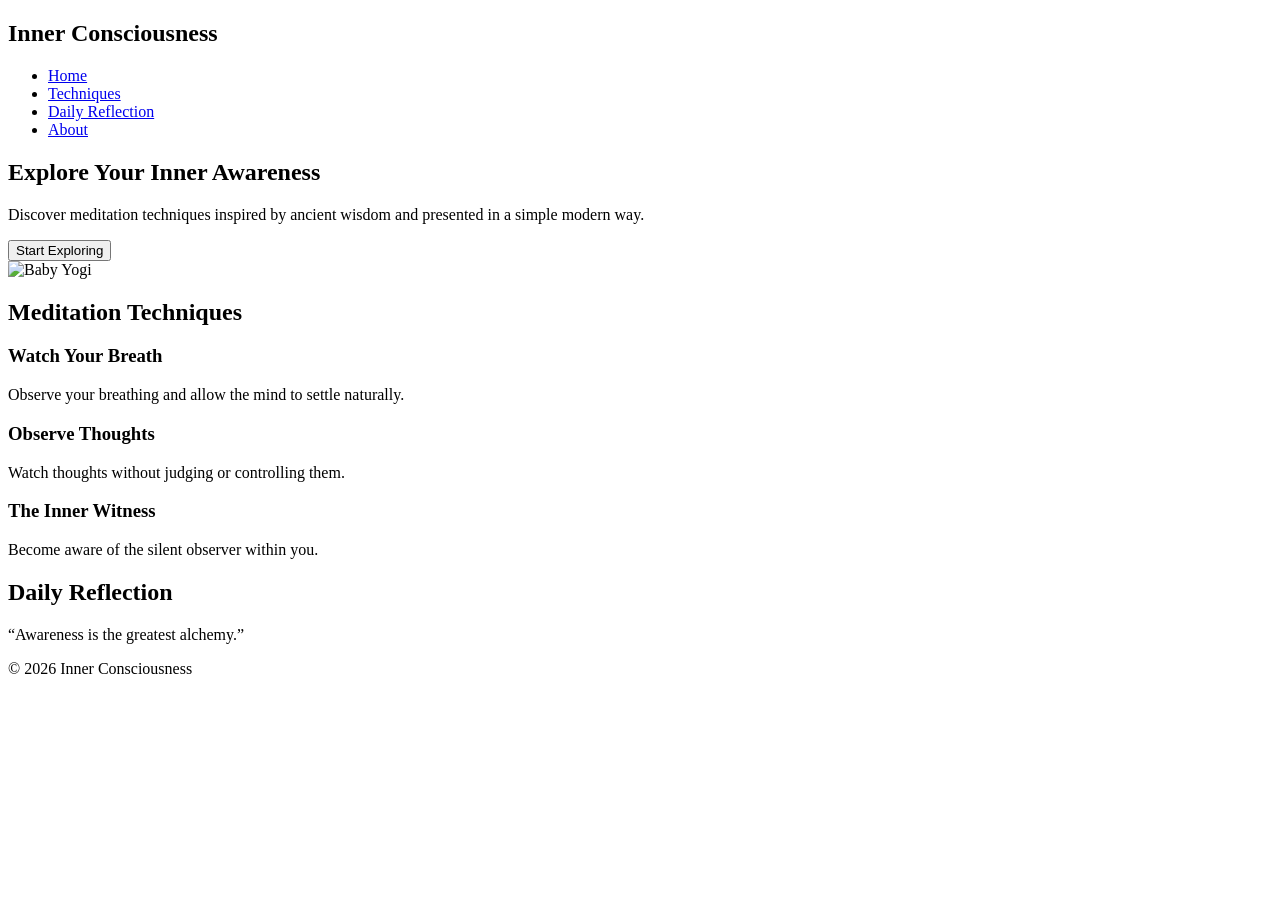
==== index.html @ ac5d2962 "Create index.html" ====
<!DOCTYPE html>
<html lang="en">

<head>
  <meta charset="UTF-8">
  <meta name="viewport" content="width=device-width, initial-scale=1.0">
  <title>Inner Consciousness</title>

  <!-- CSS -->
  <link rel="stylesheet" href="style.css">

  <!-- Google Font -->
  <link href="https://fonts.googleapis.com/css2?family=Poppins:wght@300;400;500&display=swap" rel="stylesheet">
</head>


<body>

  <!-- Navigation -->
  <nav class="navbar">
    <h1 class="logo">Inner Consciousness</h1>

    <ul class="nav-links">
      <li><a href="#">Home</a></li>
      <li><a href="#">Techniques</a></li>
      <li><a href="#">Daily Reflection</a></li>
      <li><a href="#">About</a></li>
    </ul>
  </nav>



  <!-- Hero Section -->
  <section class="hero">

    <div class="hero-text">
      <h2>Explore Your Inner Awareness</h2>

      <p>
        Discover meditation techniques inspired by ancient wisdom
        and presented in a simple modern way.
      </p>

      <button class="start-btn">Start Exploring</button>
    </div>

    <div class="hero-image">
      <img src="assets/baby-yogi.png" alt="Baby Yogi">
    </div>

  </section>



  <!-- Techniques Section -->
  <section class="techniques">

    <h2>Meditation Techniques</h2>

    <div class="card-container">

      <div class="tech-card">
        <h3>Watch Your Breath</h3>
        <p>Observe your breathing and allow the mind to settle naturally.</p>
      </div>

      <div class="tech-card">
        <h3>Observe Thoughts</h3>
        <p>Watch thoughts without judging or controlling them.</p>
      </div>

      <div class="tech-card">
        <h3>The Inner Witness</h3>
        <p>Become aware of the silent observer within you.</p>
      </div>

    </div>

  </section>



  <!-- Reflection Section -->
  <section class="reflection">

    <h2>Daily Reflection</h2>

    <p class="quote">
      “Awareness is the greatest alchemy.”
    </p>

  </section>



  <!-- Footer -->
  <footer>

    <p>© 2026 Inner Consciousness</p>

  </footer>



  <!-- JS -->
  <script src="script.js"></script>

</body>

</html>
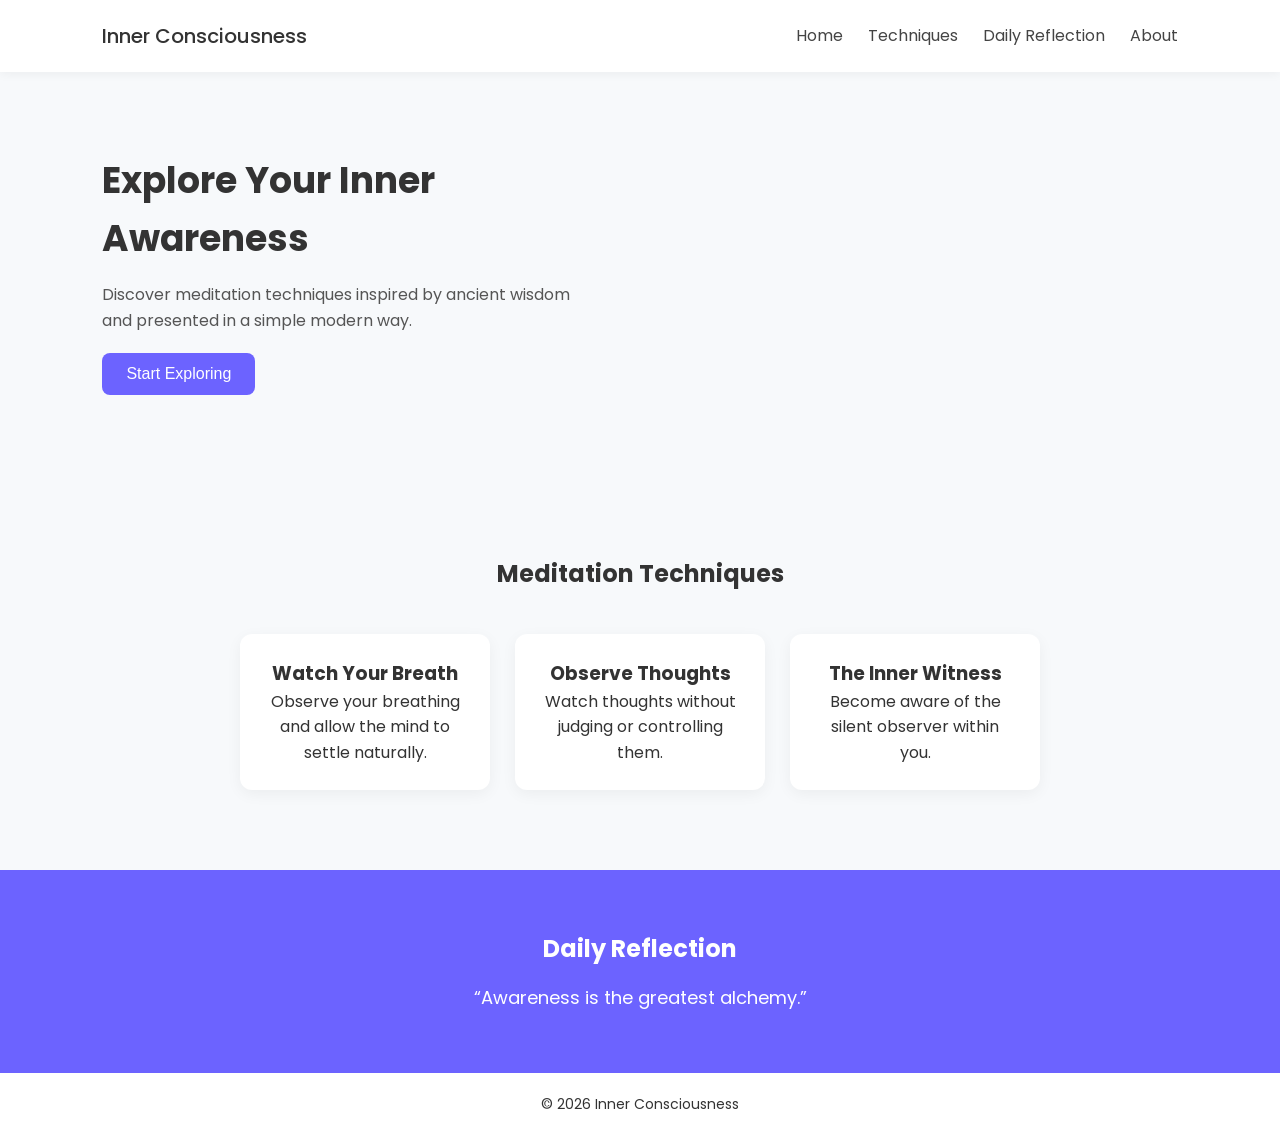
==== commit be41aba0: "Update index.html" ====
--- a/index.html
+++ b/index.html
@@ -43,15 +43,9 @@
 
       <button class="start-btn">Start Exploring</button>
     </div>
-
-    <div class="hero-image">
-      <img src="assets/baby-yogi.png" alt="Baby Yogi">
-    </div>
-
+    
   </section>
-
-
-
+ 
   <!-- Techniques Section -->
   <section class="techniques">
 
--- a/style.css
+++ b/style.css
@@ -0,0 +1,174 @@
+/* RESET DEFAULT BROWSER STYLES */
+
+* {
+  margin: 0;
+  padding: 0;
+  box-sizing: border-box;
+}
+
+
+/* BODY STYLE */
+
+body {
+  font-family: 'Poppins', sans-serif;
+  background: #f7f9fb;
+  color: #333;
+  line-height: 1.6;
+}
+
+
+/* NAVBAR */
+
+.navbar {
+  display: flex;
+  justify-content: space-between;
+  align-items: center;
+  padding: 20px 8%;
+  background: white;
+  box-shadow: 0 2px 10px rgba(0,0,0,0.05);
+}
+
+.logo {
+  font-weight: 500;
+  font-size: 20px;
+}
+
+.nav-links {
+  display: flex;
+  list-style: none;
+}
+
+.nav-links li {
+  margin-left: 25px;
+}
+
+.nav-links a {
+  text-decoration: none;
+  color: #444;
+  font-weight: 400;
+}
+
+.nav-links a:hover {
+  color: #6c63ff;
+}
+
+
+/* HERO SECTION */
+
+.hero {
+  display: flex;
+  justify-content: space-between;
+  align-items: center;
+  padding: 80px 8%;
+  flex-wrap: wrap;
+}
+
+.hero-text {
+  max-width: 500px;
+}
+
+.hero-text h2 {
+  font-size: 36px;
+  margin-bottom: 15px;
+}
+
+.hero-text p {
+  margin-bottom: 20px;
+  color: #555;
+}
+
+.start-btn {
+  padding: 12px 24px;
+  border: none;
+  background: #6c63ff;
+  color: white;
+  font-size: 16px;
+  border-radius: 8px;
+  cursor: pointer;
+}
+
+.start-btn:hover {
+  background: #574fd6;
+}
+
+.hero-image img {
+  width: 300px;
+  max-width: 100%;
+}
+
+
+/* TECHNIQUES SECTION */
+
+.techniques {
+  padding: 80px 8%;
+  text-align: center;
+}
+
+.techniques h2 {
+  margin-bottom: 40px;
+}
+
+.card-container {
+  display: flex;
+  justify-content: center;
+  flex-wrap: wrap;
+  gap: 25px;
+}
+
+.tech-card {
+  background: white;
+  padding: 25px;
+  width: 250px;
+  border-radius: 12px;
+  box-shadow: 0 4px 15px rgba(0,0,0,0.05);
+  transition: transform 0.3s ease;
+}
+
+.tech-card:hover {
+  transform: translateY(-5px);
+}
+
+
+/* REFLECTION SECTION */
+
+.reflection {
+  background: #6c63ff;
+  color: white;
+  text-align: center;
+  padding: 60px 8%;
+}
+
+.quote {
+  margin-top: 15px;
+  font-size: 18px;
+}
+
+
+/* FOOTER */
+
+footer {
+  text-align: center;
+  padding: 20px;
+  background: white;
+  font-size: 14px;
+}
+
+
+/* MOBILE RESPONSIVE */
+
+@media (max-width: 768px) {
+
+  .hero {
+    flex-direction: column;
+    text-align: center;
+  }
+
+  .hero-image {
+    margin-top: 30px;
+  }
+
+  .nav-links {
+    display: none;
+  }
+
+}
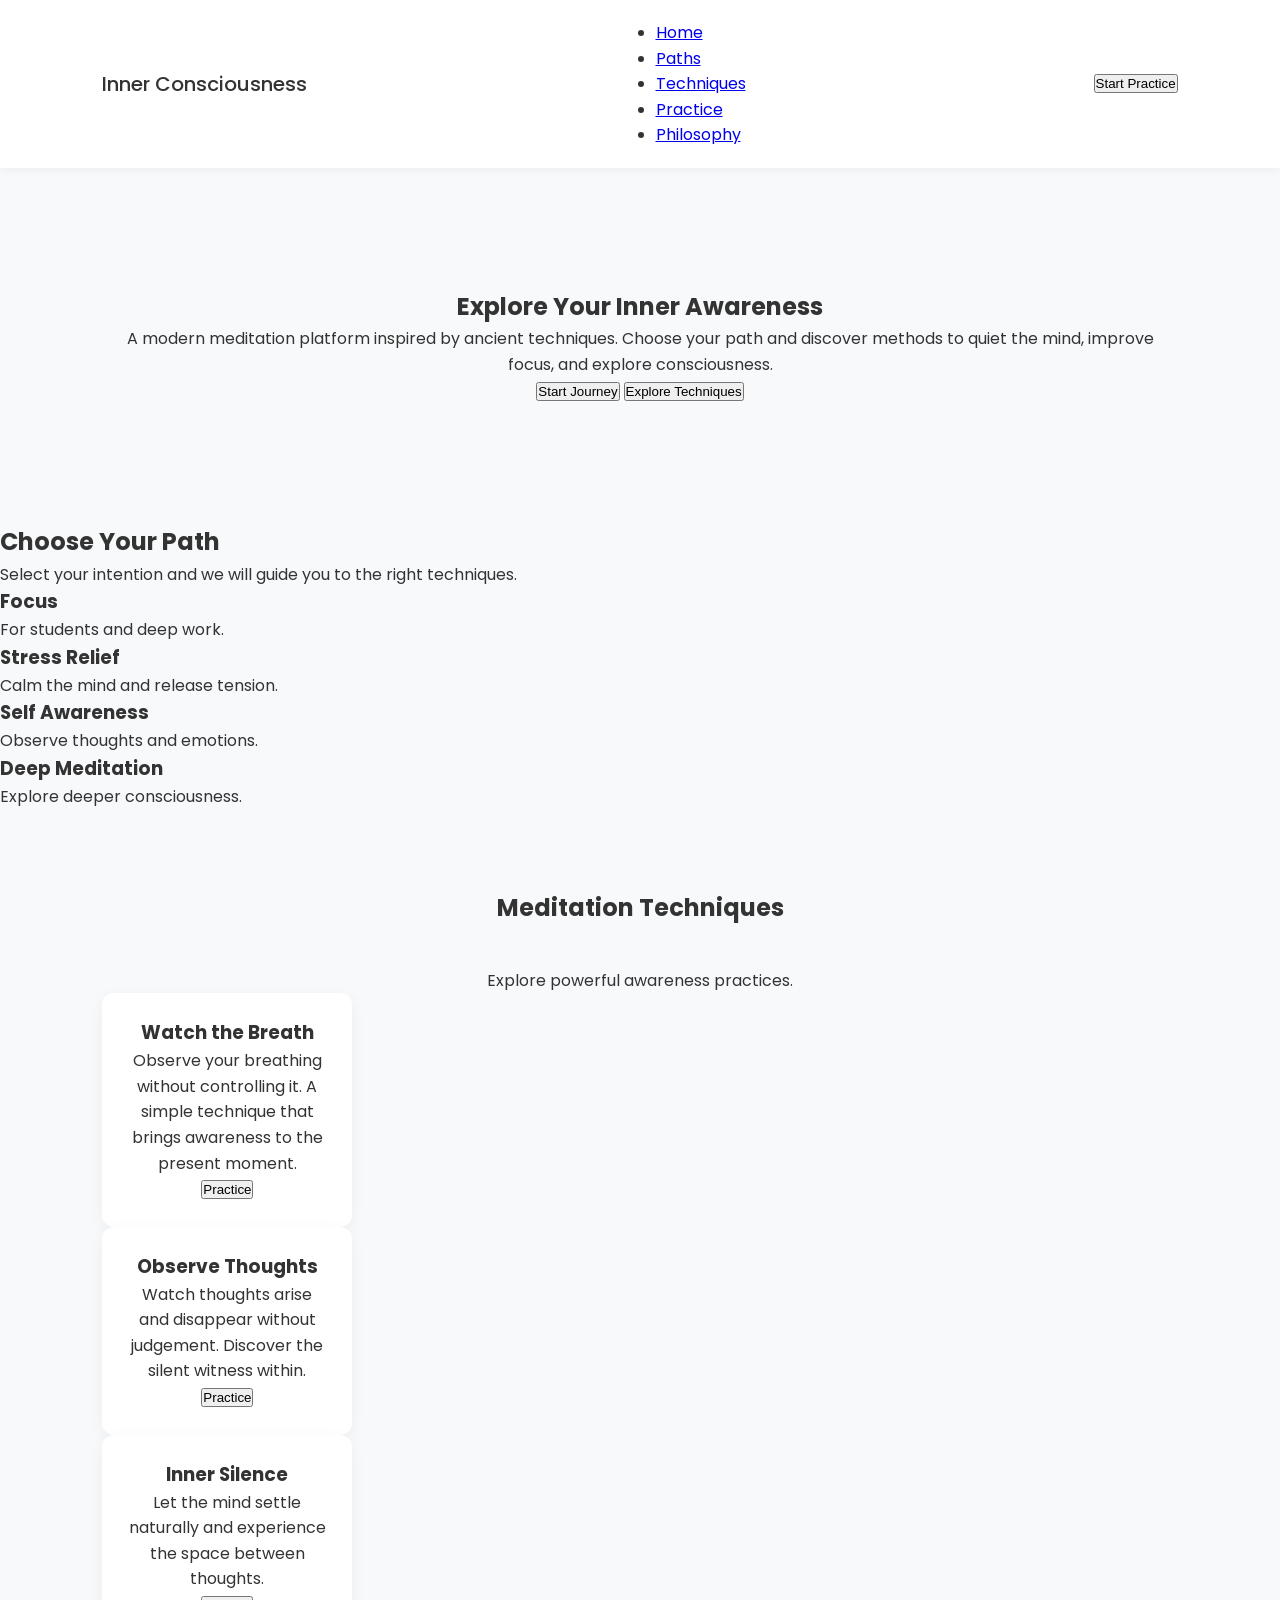
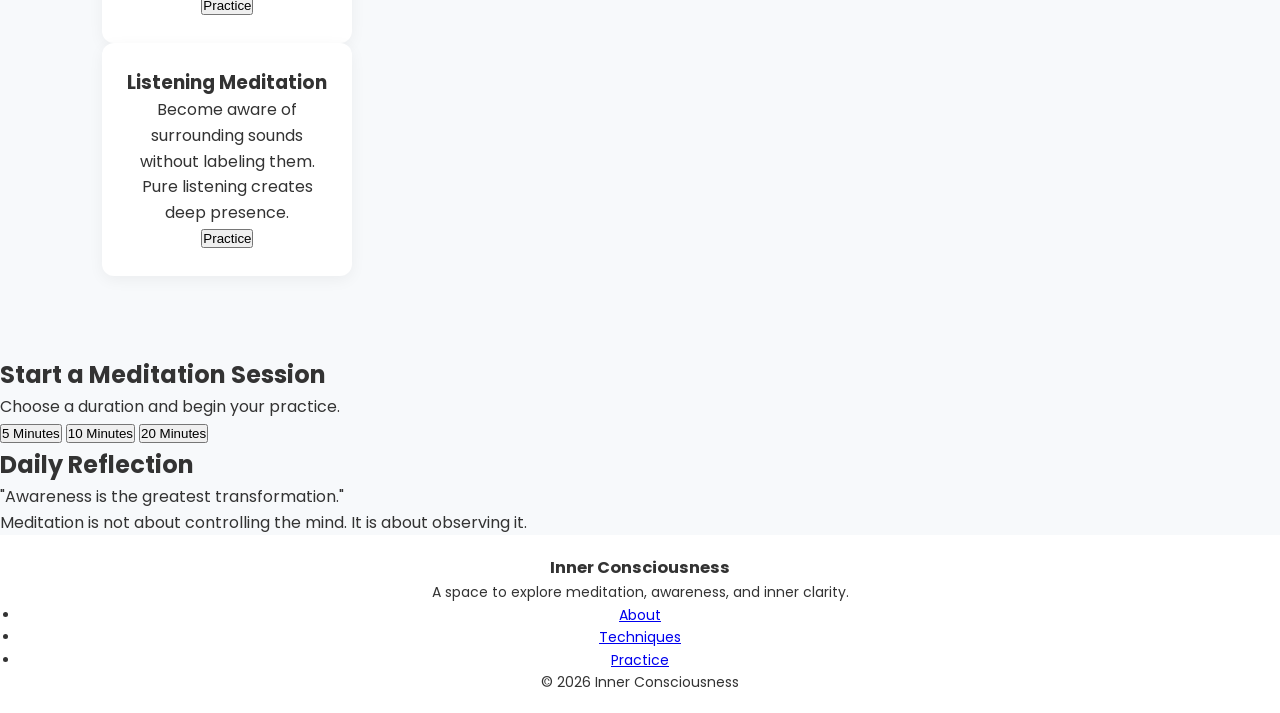
==== commit 6af44ccb: "Update index.html" ====
--- a/index.html
+++ b/index.html
@@ -4,100 +4,290 @@
 <head>
   <meta charset="UTF-8">
   <meta name="viewport" content="width=device-width, initial-scale=1.0">
-  <title>Inner Consciousness</title>
-
-  <!-- CSS -->
+
+  <title>Inner Consciousness | Meditation Techniques</title>
+
+  <meta name="description" content="Explore powerful meditation techniques for awareness, focus, and inner clarity.">
+
   <link rel="stylesheet" href="style.css">
 
   <!-- Google Font -->
-  <link href="https://fonts.googleapis.com/css2?family=Poppins:wght@300;400;500&display=swap" rel="stylesheet">
+  <link href="https://fonts.googleapis.com/css2?family=Poppins:wght@300;400;500;600&display=swap" rel="stylesheet">
+
 </head>
 
-
 <body>
 
-  <!-- Navigation -->
-  <nav class="navbar">
-    <h1 class="logo">Inner Consciousness</h1>
-
-    <ul class="nav-links">
-      <li><a href="#">Home</a></li>
-      <li><a href="#">Techniques</a></li>
-      <li><a href="#">Daily Reflection</a></li>
-      <li><a href="#">About</a></li>
-    </ul>
-  </nav>
-
-
-
-  <!-- Hero Section -->
-  <section class="hero">
-
-    <div class="hero-text">
-      <h2>Explore Your Inner Awareness</h2>
-
-      <p>
-        Discover meditation techniques inspired by ancient wisdom
-        and presented in a simple modern way.
-      </p>
-
-      <button class="start-btn">Start Exploring</button>
-    </div>
-    
-  </section>
- 
-  <!-- Techniques Section -->
-  <section class="techniques">
-
-    <h2>Meditation Techniques</h2>
-
-    <div class="card-container">
-
-      <div class="tech-card">
-        <h3>Watch Your Breath</h3>
-        <p>Observe your breathing and allow the mind to settle naturally.</p>
-      </div>
-
-      <div class="tech-card">
-        <h3>Observe Thoughts</h3>
-        <p>Watch thoughts without judging or controlling them.</p>
-      </div>
-
-      <div class="tech-card">
-        <h3>The Inner Witness</h3>
-        <p>Become aware of the silent observer within you.</p>
-      </div>
-
-    </div>
-
-  </section>
-
-
-
-  <!-- Reflection Section -->
-  <section class="reflection">
-
-    <h2>Daily Reflection</h2>
-
-    <p class="quote">
-      “Awareness is the greatest alchemy.”
-    </p>
-
-  </section>
-
-
-
-  <!-- Footer -->
-  <footer>
-
-    <p>© 2026 Inner Consciousness</p>
-
-  </footer>
-
-
-
-  <!-- JS -->
-  <script src="script.js"></script>
+<!-- NAVBAR -->
+
+<header>
+
+<nav class="navbar">
+
+<div class="logo">
+Inner Consciousness
+</div>
+
+<ul class="nav-menu">
+
+<li><a href="#home">Home</a></li>
+<li><a href="#paths">Paths</a></li>
+<li><a href="#techniques">Techniques</a></li>
+<li><a href="#practice">Practice</a></li>
+<li><a href="#philosophy">Philosophy</a></li>
+
+</ul>
+
+<button class="nav-button">
+Start Practice
+</button>
+
+</nav>
+
+</header>
+
+
+
+<!-- HERO SECTION -->
+
+<section id="home" class="hero">
+
+<div class="hero-content">
+
+<h1>
+Explore Your Inner Awareness
+</h1>
+
+<p>
+A modern meditation platform inspired by ancient techniques.
+Choose your path and discover methods to quiet the mind,
+improve focus, and explore consciousness.
+</p>
+
+<div class="hero-buttons">
+
+<button class="primary-btn">
+Start Journey
+</button>
+
+<button class="secondary-btn">
+Explore Techniques
+</button>
+
+</div>
+
+</div>
+
+</section>
+
+
+
+<!-- USER PATH SELECTION -->
+
+<section id="paths" class="paths">
+
+<h2>
+Choose Your Path
+</h2>
+
+<p class="section-subtitle">
+Select your intention and we will guide you to the right techniques.
+</p>
+
+<div class="path-grid">
+
+<div class="path-card">
+<h3>Focus</h3>
+<p>For students and deep work.</p>
+</div>
+
+<div class="path-card">
+<h3>Stress Relief</h3>
+<p>Calm the mind and release tension.</p>
+</div>
+
+<div class="path-card">
+<h3>Self Awareness</h3>
+<p>Observe thoughts and emotions.</p>
+</div>
+
+<div class="path-card">
+<h3>Deep Meditation</h3>
+<p>Explore deeper consciousness.</p>
+</div>
+
+</div>
+
+</section>
+
+
+
+<!-- TECHNIQUES SECTION -->
+
+<section id="techniques" class="techniques">
+
+<h2>
+Meditation Techniques
+</h2>
+
+<p class="section-subtitle">
+Explore powerful awareness practices.
+</p>
+
+<div class="tech-grid">
+
+<div class="tech-card">
+
+<h3>Watch the Breath</h3>
+
+<p>
+Observe your breathing without controlling it.
+A simple technique that brings awareness to the present moment.
+</p>
+
+<button class="tech-btn">
+Practice
+</button>
+
+</div>
+
+
+<div class="tech-card">
+
+<h3>Observe Thoughts</h3>
+
+<p>
+Watch thoughts arise and disappear without judgement.
+Discover the silent witness within.
+</p>
+
+<button class="tech-btn">
+Practice
+</button>
+
+</div>
+
+
+<div class="tech-card">
+
+<h3>Inner Silence</h3>
+
+<p>
+Let the mind settle naturally and experience the space between thoughts.
+</p>
+
+<button class="tech-btn">
+Practice
+</button>
+
+</div>
+
+
+<div class="tech-card">
+
+<h3>Listening Meditation</h3>
+
+<p>
+Become aware of surrounding sounds without labeling them.
+Pure listening creates deep presence.
+</p>
+
+<button class="tech-btn">
+Practice
+</button>
+
+</div>
+
+</div>
+
+</section>
+
+
+
+<!-- PRACTICE SECTION -->
+
+<section id="practice" class="practice">
+
+<h2>
+Start a Meditation Session
+</h2>
+
+<p class="section-subtitle">
+Choose a duration and begin your practice.
+</p>
+
+<div class="practice-options">
+
+<button class="practice-btn">5 Minutes</button>
+<button class="practice-btn">10 Minutes</button>
+<button class="practice-btn">20 Minutes</button>
+
+</div>
+
+</section>
+
+
+
+<!-- PHILOSOPHY SECTION -->
+
+<section id="philosophy" class="philosophy">
+
+<h2>
+Daily Reflection
+</h2>
+
+<blockquote>
+
+"Awareness is the greatest transformation."
+
+</blockquote>
+
+<p class="reflection-text">
+
+Meditation is not about controlling the mind.
+It is about observing it.
+
+</p>
+
+</section>
+
+
+
+<!-- FOOTER -->
+
+<footer>
+
+<div class="footer-content">
+
+<h3>
+Inner Consciousness
+</h3>
+
+<p>
+A space to explore meditation, awareness, and inner clarity.
+</p>
+
+<ul class="footer-links">
+
+<li><a href="#">About</a></li>
+<li><a href="#">Techniques</a></li>
+<li><a href="#">Practice</a></li>
+
+</ul>
+
+</div>
+
+<p class="copyright">
+
+© 2026 Inner Consciousness
+
+</p>
+
+</footer>
+
+
+
+<script src="script.js"></script>
 
 </body>
 
--- a/style.css
+++ b/style.css
@@ -57,10 +57,10 @@
 
 .hero {
   display: flex;
-  justify-content: space-between;
+  justify-content: center;
   align-items: center;
-  padding: 80px 8%;
-  flex-wrap: wrap;
+  padding: 120px 8%;
+  text-align: center;
 }
 
 .hero-text {
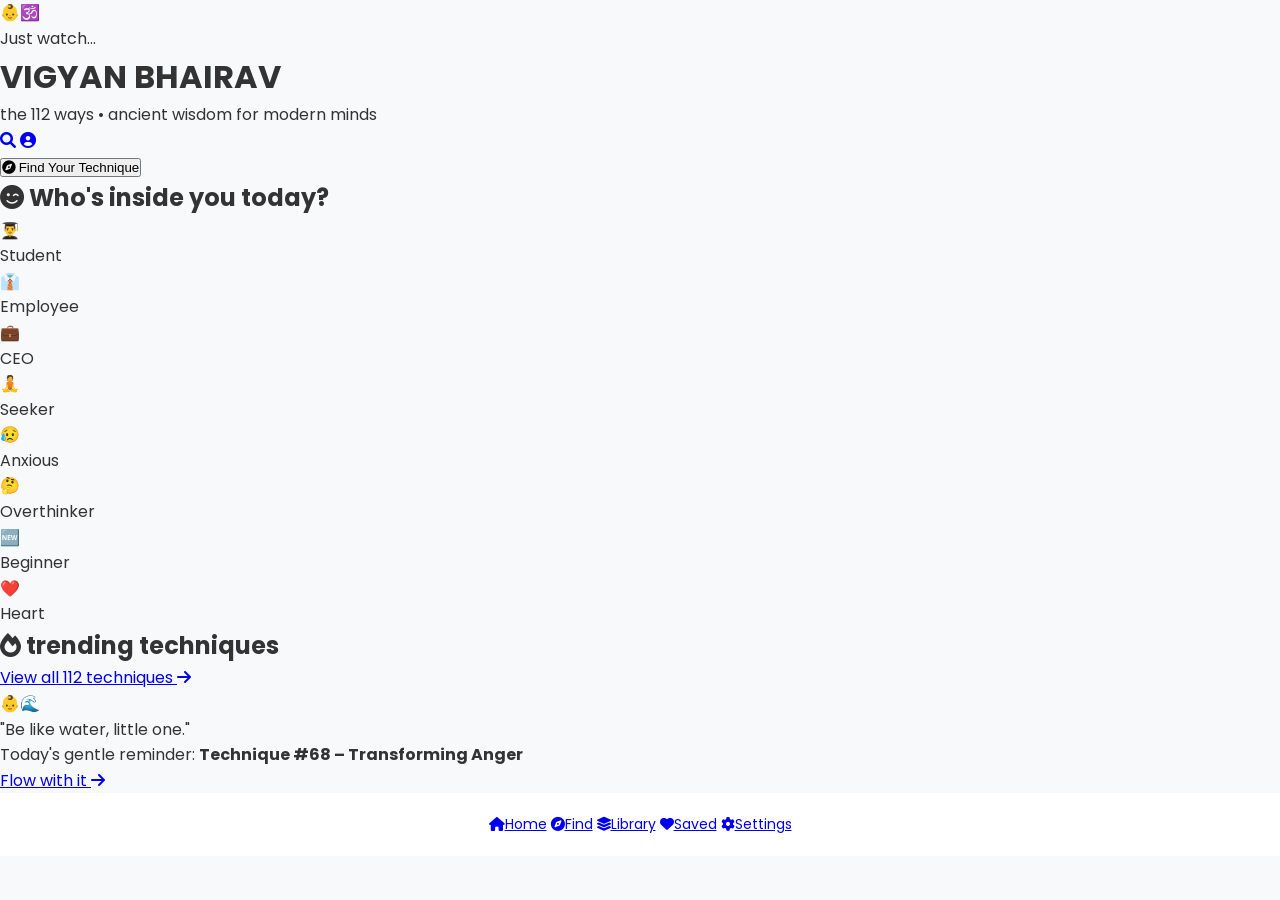
==== commit ec709828: "Update index.html" ====
--- a/index.html
+++ b/index.html
@@ -1,294 +1,125 @@
 <!DOCTYPE html>
 <html lang="en">
+<head>
+    <meta charset="UTF-8">
+    <meta name="viewport" content="width=device-width, initial-scale=1.0, maximum-scale=1.0, user-scalable=yes">
+    <title>Vigyan Bhairav • 112 ways</title>
+    <meta name="description" content="Discover the 112 meditation techniques from the Vigyan Bhairav Tantra, reimagined for modern life. Find your practice through playful guidance.">
+    <!-- Fonts & Icons -->
+    <link rel="preconnect" href="https://fonts.googleapis.com">
+    <link rel="preconnect" href="https://fonts.gstatic.com" crossorigin>
+    <link href="https://fonts.googleapis.com/css2?family=Inter:opsz,wght@14..32,400;14..32,500;14..32,600&family=Poppins:wght@700;800&display=swap" rel="stylesheet">
+    <link rel="stylesheet" href="https://cdnjs.cloudflare.com/ajax/libs/font-awesome/6.0.0-beta3/css/all.min.css">
+    <!-- Main Stylesheet -->
+    <link rel="stylesheet" href="style.css">
+</head>
+<body>
+    <div class="container">
 
-<head>
-  <meta charset="UTF-8">
-  <meta name="viewport" content="width=device-width, initial-scale=1.0">
+        <!-- ========== HEADER with little shiva ========== -->
+        <header class="header">
+            <div class="logo-area">
+                <div class="little-shiva" id="shiva">
+                    <span class="shiva-emoji" role="img" aria-label="Little Shiva">👶🕉️</span>
+                    <div class="speech-bubble" id="shivaBubble">Just watch...</div>
+                </div>
+                <h1>VIGYAN BHAIRAV</h1>
+                <p class="tagline">the 112 ways • ancient wisdom for modern minds</p>
+            </div>
+            <nav class="top-nav">
+                <a href="#" aria-label="Search"><i class="fas fa-search"></i></a>
+                <a href="#" aria-label="Profile"><i class="fas fa-user-circle"></i></a>
+            </nav>
+        </header>
 
-  <title>Inner Consciousness | Meditation Techniques</title>
+        <!-- ========== MAIN CTA ========== -->
+        <div class="cta-section">
+            <button class="btn-primary" id="findTechBtn"><i class="fas fa-compass"></i> Find Your Technique</button>
+        </div>
 
-  <meta name="description" content="Explore powerful meditation techniques for awareness, focus, and inner clarity.">
+        <!-- ========== PERSONA SELECTOR (Who's inside you today?) ========== -->
+        <section class="persona-section" id="personaSection">
+            <h2><i class="fas fa-smile-wink"></i> Who's inside you today?</h2>
+            <div class="persona-grid" id="personaGrid">
+                <!-- each persona-card uses emoji + label, and data-persona attribute -->
+                <div class="persona-card" data-persona="student" tabindex="0" role="button" aria-label="Student persona">
+                    <div class="persona-icon">👨‍🎓</div>
+                    <span>Student</span>
+                </div>
+                <div class="persona-card" data-persona="employee" tabindex="0" role="button" aria-label="Employee persona">
+                    <div class="persona-icon">👔</div>
+                    <span>Employee</span>
+                </div>
+                <div class="persona-card" data-persona="ceo" tabindex="0" role="button" aria-label="CEO / Officer persona">
+                    <div class="persona-icon">💼</div>
+                    <span>CEO</span>
+                </div>
+                <div class="persona-card" data-persona="seeker" tabindex="0" role="button" aria-label="Spiritual seeker persona">
+                    <div class="persona-icon">🧘</div>
+                    <span>Seeker</span>
+                </div>
+                <div class="persona-card" data-persona="anxious" tabindex="0" role="button" aria-label="Anxious persona">
+                    <div class="persona-icon">😥</div>
+                    <span>Anxious</span>
+                </div>
+                <div class="persona-card" data-persona="overthinker" tabindex="0" role="button" aria-label="Overthinking persona">
+                    <div class="persona-icon">🤔</div>
+                    <span>Overthinker</span>
+                </div>
+                <div class="persona-card" data-persona="beginner" tabindex="0" role="button" aria-label="Beginner persona">
+                    <div class="persona-icon">🆕</div>
+                    <span>Beginner</span>
+                </div>
+                <div class="persona-card" data-persona="heart" tabindex="0" role="button" aria-label="Heart-oriented persona">
+                    <div class="persona-icon">❤️</div>
+                    <span>Heart</span>
+                </div>
+            </div>
+        </section>
 
-  <link rel="stylesheet" href="style.css">
+        <!-- ========== DYNAMIC RECOMMENDATIONS (hidden until persona selected) ========== -->
+        <section class="recommendations" id="recommendations" style="display: none;" aria-live="polite">
+            <h3>✨ recommended for you</h3>
+            <div class="tech-grid" id="recGrid"></div>
+        </section>
 
-  <!-- Google Font -->
-  <link href="https://fonts.googleapis.com/css2?family=Poppins:wght@300;400;500;600&display=swap" rel="stylesheet">
+        <!-- ========== TRENDING / FEATURED TECHNIQUES ========== -->
+        <section class="featured-section">
+            <h2><i class="fas fa-fire"></i> trending techniques</h2>
+            <div class="tech-grid" id="featuredGrid">
+                <!-- cards will be populated by JavaScript, but we can keep static fallback -->
+            </div>
+            <div class="view-all">
+                <a href="#" class="view-all-link">View all 112 techniques <i class="fas fa-arrow-right"></i></a>
+            </div>
+        </section>
 
-</head>
+        <!-- ========== DAILY INSPIRATION with little lao tzu ========== -->
+        <section class="daily">
+            <div class="daily-card">
+                <div class="little-lao">
+                    <span class="lao-emoji" role="img" aria-label="Little Lao Tzu">👶🌊</span>
+                    <div class="speech-bubble">"Be like water, little one."</div>
+                </div>
+                <p class="daily-quote">Today's gentle reminder: <strong>Technique #68 – Transforming Anger</strong></p>
+                <a href="#" class="btn-secondary">Flow with it <i class="fas fa-arrow-right"></i></a>
+            </div>
+        </section>
 
-<body>
+        <!-- ========== FOOTER NAVIGATION ========== -->
+        <footer class="footer">
+            <a href="#"><i class="fas fa-home"></i><span>Home</span></a>
+            <a href="#"><i class="fas fa-compass"></i><span>Find</span></a>
+            <a href="#"><i class="fas fa-layer-group"></i><span>Library</span></a>
+            <a href="#"><i class="fas fa-heart"></i><span>Saved</span></a>
+            <a href="#"><i class="fas fa-cog"></i><span>Settings</span></a>
+        </footer>
 
-<!-- NAVBAR -->
+        <!-- ripple effect container (for js) -->
+        <div class="ripple-container"></div>
+    </div>
 
-<header>
-
-<nav class="navbar">
-
-<div class="logo">
-Inner Consciousness
-</div>
-
-<ul class="nav-menu">
-
-<li><a href="#home">Home</a></li>
-<li><a href="#paths">Paths</a></li>
-<li><a href="#techniques">Techniques</a></li>
-<li><a href="#practice">Practice</a></li>
-<li><a href="#philosophy">Philosophy</a></li>
-
-</ul>
-
-<button class="nav-button">
-Start Practice
-</button>
-
-</nav>
-
-</header>
-
-
-
-<!-- HERO SECTION -->
-
-<section id="home" class="hero">
-
-<div class="hero-content">
-
-<h1>
-Explore Your Inner Awareness
-</h1>
-
-<p>
-A modern meditation platform inspired by ancient techniques.
-Choose your path and discover methods to quiet the mind,
-improve focus, and explore consciousness.
-</p>
-
-<div class="hero-buttons">
-
-<button class="primary-btn">
-Start Journey
-</button>
-
-<button class="secondary-btn">
-Explore Techniques
-</button>
-
-</div>
-
-</div>
-
-</section>
-
-
-
-<!-- USER PATH SELECTION -->
-
-<section id="paths" class="paths">
-
-<h2>
-Choose Your Path
-</h2>
-
-<p class="section-subtitle">
-Select your intention and we will guide you to the right techniques.
-</p>
-
-<div class="path-grid">
-
-<div class="path-card">
-<h3>Focus</h3>
-<p>For students and deep work.</p>
-</div>
-
-<div class="path-card">
-<h3>Stress Relief</h3>
-<p>Calm the mind and release tension.</p>
-</div>
-
-<div class="path-card">
-<h3>Self Awareness</h3>
-<p>Observe thoughts and emotions.</p>
-</div>
-
-<div class="path-card">
-<h3>Deep Meditation</h3>
-<p>Explore deeper consciousness.</p>
-</div>
-
-</div>
-
-</section>
-
-
-
-<!-- TECHNIQUES SECTION -->
-
-<section id="techniques" class="techniques">
-
-<h2>
-Meditation Techniques
-</h2>
-
-<p class="section-subtitle">
-Explore powerful awareness practices.
-</p>
-
-<div class="tech-grid">
-
-<div class="tech-card">
-
-<h3>Watch the Breath</h3>
-
-<p>
-Observe your breathing without controlling it.
-A simple technique that brings awareness to the present moment.
-</p>
-
-<button class="tech-btn">
-Practice
-</button>
-
-</div>
-
-
-<div class="tech-card">
-
-<h3>Observe Thoughts</h3>
-
-<p>
-Watch thoughts arise and disappear without judgement.
-Discover the silent witness within.
-</p>
-
-<button class="tech-btn">
-Practice
-</button>
-
-</div>
-
-
-<div class="tech-card">
-
-<h3>Inner Silence</h3>
-
-<p>
-Let the mind settle naturally and experience the space between thoughts.
-</p>
-
-<button class="tech-btn">
-Practice
-</button>
-
-</div>
-
-
-<div class="tech-card">
-
-<h3>Listening Meditation</h3>
-
-<p>
-Become aware of surrounding sounds without labeling them.
-Pure listening creates deep presence.
-</p>
-
-<button class="tech-btn">
-Practice
-</button>
-
-</div>
-
-</div>
-
-</section>
-
-
-
-<!-- PRACTICE SECTION -->
-
-<section id="practice" class="practice">
-
-<h2>
-Start a Meditation Session
-</h2>
-
-<p class="section-subtitle">
-Choose a duration and begin your practice.
-</p>
-
-<div class="practice-options">
-
-<button class="practice-btn">5 Minutes</button>
-<button class="practice-btn">10 Minutes</button>
-<button class="practice-btn">20 Minutes</button>
-
-</div>
-
-</section>
-
-
-
-<!-- PHILOSOPHY SECTION -->
-
-<section id="philosophy" class="philosophy">
-
-<h2>
-Daily Reflection
-</h2>
-
-<blockquote>
-
-"Awareness is the greatest transformation."
-
-</blockquote>
-
-<p class="reflection-text">
-
-Meditation is not about controlling the mind.
-It is about observing it.
-
-</p>
-
-</section>
-
-
-
-<!-- FOOTER -->
-
-<footer>
-
-<div class="footer-content">
-
-<h3>
-Inner Consciousness
-</h3>
-
-<p>
-A space to explore meditation, awareness, and inner clarity.
-</p>
-
-<ul class="footer-links">
-
-<li><a href="#">About</a></li>
-<li><a href="#">Techniques</a></li>
-<li><a href="#">Practice</a></li>
-
-</ul>
-
-</div>
-
-<p class="copyright">
-
-© 2026 Inner Consciousness
-
-</p>
-
-</footer>
-
-
-
-<script src="script.js"></script>
-
+    <!-- Main JavaScript -->
+    <script src="script.js"></script>
 </body>
-
 </html>
--- a/style.css
+++ b/style.css
@@ -1,3 +1,144 @@
+/* COSMIC BACKGROUND */
+
+body{
+background: black;
+color:white;
+overflow-x:hidden;
+}
+
+
+/* background container */
+
+.cosmic-background{
+
+position:fixed;
+top:0;
+left:0;
+
+width:100%;
+height:100%;
+
+z-index:-1;
+
+overflow:hidden;
+
+}
+
+
+/* stars */
+
+.stars{
+
+position:absolute;
+width:200%;
+height:200%;
+
+background:url("https://raw.githubusercontent.com/VincentGarreau/particles.js/master/demo/media/star.png");
+
+animation:starsMove 200s linear infinite;
+
+opacity:0.8;
+
+}
+
+@keyframes starsMove{
+
+from{transform:translateY(0);}
+to{transform:translateY(-1000px);}
+
+}
+
+
+/* twinkling stars */
+
+.twinkling{
+
+position:absolute;
+
+width:100%;
+height:100%;
+
+background:radial-gradient(white 1px, transparent 1px);
+
+background-size:3px 3px;
+
+opacity:0.3;
+
+animation:twinkle 4s infinite alternate;
+
+}
+
+@keyframes twinkle{
+
+from{opacity:0.2;}
+to{opacity:0.6;}
+
+}
+
+
+/* planet */
+
+.planet{
+
+position:absolute;
+
+width:200px;
+height:200px;
+
+border-radius:50%;
+
+background:radial-gradient(circle at 30% 30%, #6fa8ff, #1c2a5e);
+
+top:20%;
+right:10%;
+
+box-shadow:0 0 40px #4c6fff;
+
+animation:planetFloat 20s infinite ease-in-out;
+
+}
+
+@keyframes planetFloat{
+
+0%{transform:translateY(0);}
+50%{transform:translateY(40px);}
+100%{transform:translateY(0);}
+
+}
+
+
+/* black hole */
+
+.blackhole{
+
+position:absolute;
+
+width:150px;
+height:150px;
+
+border-radius:50%;
+
+background:black;
+
+box-shadow:
+
+0 0 20px purple,
+0 0 60px violet,
+inset 0 0 30px black;
+
+bottom:15%;
+left:15%;
+
+animation:spin 10s linear infinite;
+
+}
+
+@keyframes spin{
+
+from{transform:rotate(0deg);}
+to{transform:rotate(360deg);}
+
+}
 /* RESET DEFAULT BROWSER STYLES */
 
 * {
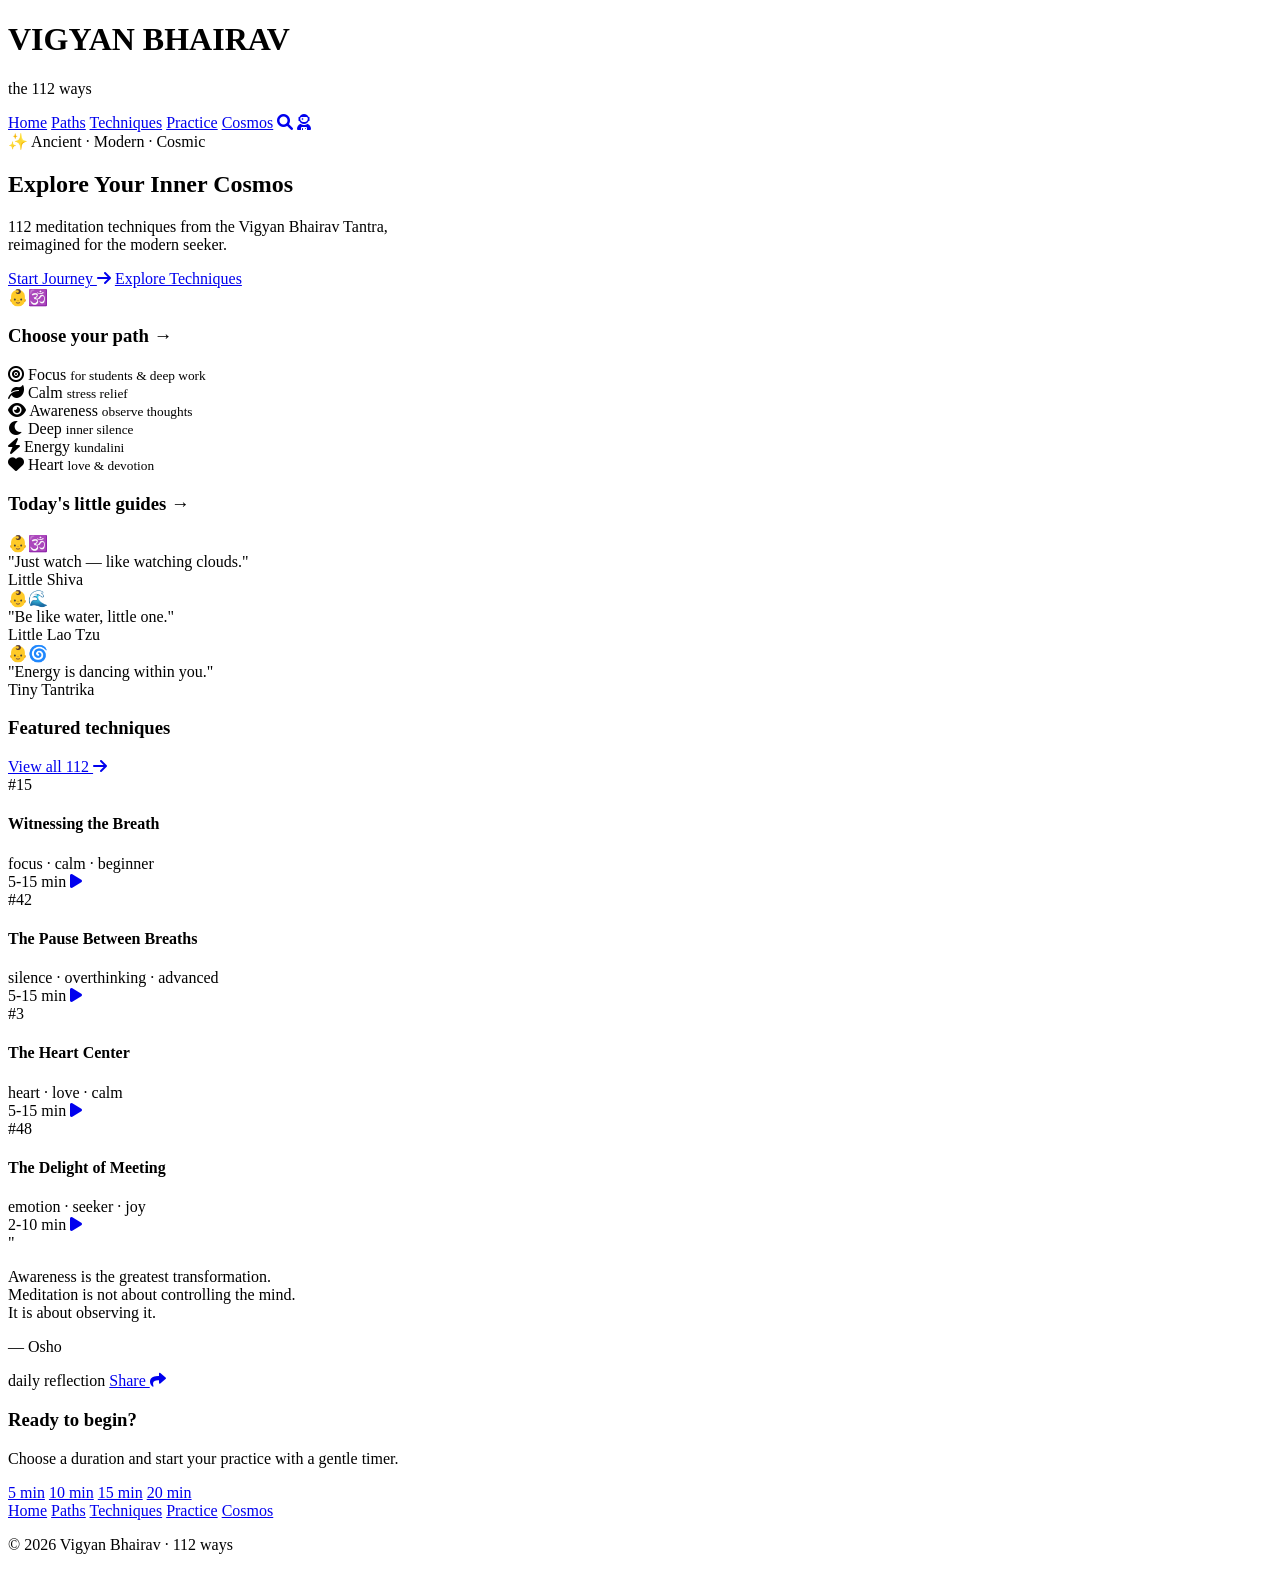
==== commit 8c53ab0d: "Update index.html" ====
--- a/index.html
+++ b/index.html
@@ -2,124 +2,211 @@
 <html lang="en">
 <head>
     <meta charset="UTF-8">
-    <meta name="viewport" content="width=device-width, initial-scale=1.0, maximum-scale=1.0, user-scalable=yes">
-    <title>Vigyan Bhairav • 112 ways</title>
-    <meta name="description" content="Discover the 112 meditation techniques from the Vigyan Bhairav Tantra, reimagined for modern life. Find your practice through playful guidance.">
-    <!-- Fonts & Icons -->
+    <meta name="viewport" content="width=device-width, initial-scale=1.0">
+    <title>Vigyan Bhairav · 112 ways</title>
+    <meta name="description" content="A cosmic meditation platform. Ancient tantra techniques for the modern seeker.">
+    <!-- Fonts: Korean-friendly clean sans -->
     <link rel="preconnect" href="https://fonts.googleapis.com">
     <link rel="preconnect" href="https://fonts.gstatic.com" crossorigin>
-    <link href="https://fonts.googleapis.com/css2?family=Inter:opsz,wght@14..32,400;14..32,500;14..32,600&family=Poppins:wght@700;800&display=swap" rel="stylesheet">
+    <link href="https://fonts.googleapis.com/css2?family=Inter:opsz,wght@14..32,300;14..32,400;14..32,500;14..32,600;14..32,700&family=Outfit:wght@400;500;600;700;800&display=swap" rel="stylesheet">
+    <!-- Icons -->
     <link rel="stylesheet" href="https://cdnjs.cloudflare.com/ajax/libs/font-awesome/6.0.0-beta3/css/all.min.css">
-    <!-- Main Stylesheet -->
-    <link rel="stylesheet" href="style.css">
+    <!-- Custom CSS -->
+    <link rel="stylesheet" href="style-korean.css">
 </head>
 <body>
+    <!-- Cosmic background animation (subtle stars) -->
+    <div class="stars"></div>
+    <div class="twinkling"></div>
+    
     <div class="container">
-
-        <!-- ========== HEADER with little shiva ========== -->
-        <header class="header">
+        <!-- Header with glass effect -->
+        <header class="glass-header">
             <div class="logo-area">
-                <div class="little-shiva" id="shiva">
-                    <span class="shiva-emoji" role="img" aria-label="Little Shiva">👶🕉️</span>
-                    <div class="speech-bubble" id="shivaBubble">Just watch...</div>
-                </div>
                 <h1>VIGYAN BHAIRAV</h1>
-                <p class="tagline">the 112 ways • ancient wisdom for modern minds</p>
+                <p class="tagline">the 112 ways</p>
             </div>
             <nav class="top-nav">
-                <a href="#" aria-label="Search"><i class="fas fa-search"></i></a>
-                <a href="#" aria-label="Profile"><i class="fas fa-user-circle"></i></a>
+                <a href="#" class="active">Home</a>
+                <a href="#">Paths</a>
+                <a href="#">Techniques</a>
+                <a href="#">Practice</a>
+                <a href="#">Cosmos</a>
+                <a href="#" class="icon-link"><i class="fas fa-search"></i></a>
+                <a href="#" class="icon-link"><i class="fas fa-user-astronaut"></i></a>
             </nav>
         </header>
 
-        <!-- ========== MAIN CTA ========== -->
-        <div class="cta-section">
-            <button class="btn-primary" id="findTechBtn"><i class="fas fa-compass"></i> Find Your Technique</button>
-        </div>
-
-        <!-- ========== PERSONA SELECTOR (Who's inside you today?) ========== -->
-        <section class="persona-section" id="personaSection">
-            <h2><i class="fas fa-smile-wink"></i> Who's inside you today?</h2>
-            <div class="persona-grid" id="personaGrid">
-                <!-- each persona-card uses emoji + label, and data-persona attribute -->
-                <div class="persona-card" data-persona="student" tabindex="0" role="button" aria-label="Student persona">
-                    <div class="persona-icon">👨‍🎓</div>
-                    <span>Student</span>
-                </div>
-                <div class="persona-card" data-persona="employee" tabindex="0" role="button" aria-label="Employee persona">
-                    <div class="persona-icon">👔</div>
-                    <span>Employee</span>
-                </div>
-                <div class="persona-card" data-persona="ceo" tabindex="0" role="button" aria-label="CEO / Officer persona">
-                    <div class="persona-icon">💼</div>
-                    <span>CEO</span>
-                </div>
-                <div class="persona-card" data-persona="seeker" tabindex="0" role="button" aria-label="Spiritual seeker persona">
-                    <div class="persona-icon">🧘</div>
-                    <span>Seeker</span>
-                </div>
-                <div class="persona-card" data-persona="anxious" tabindex="0" role="button" aria-label="Anxious persona">
-                    <div class="persona-icon">😥</div>
-                    <span>Anxious</span>
-                </div>
-                <div class="persona-card" data-persona="overthinker" tabindex="0" role="button" aria-label="Overthinking persona">
-                    <div class="persona-icon">🤔</div>
-                    <span>Overthinker</span>
-                </div>
-                <div class="persona-card" data-persona="beginner" tabindex="0" role="button" aria-label="Beginner persona">
-                    <div class="persona-icon">🆕</div>
-                    <span>Beginner</span>
-                </div>
-                <div class="persona-card" data-persona="heart" tabindex="0" role="button" aria-label="Heart-oriented persona">
-                    <div class="persona-icon">❤️</div>
+        <!-- Hero Section -->
+        <section class="hero">
+            <div class="hero-content">
+                <span class="chip">✨ Ancient · Modern · Cosmic</span>
+                <h2>Explore Your <span class="gradient-text">Inner Cosmos</span></h2>
+                <p class="hero-sub">112 meditation techniques from the Vigyan Bhairav Tantra,<br>reimagined for the modern seeker.</p>
+                <div class="hero-buttons">
+                    <a href="#" class="btn-primary">Start Journey <i class="fas fa-arrow-right"></i></a>
+                    <a href="#" class="btn-outline">Explore Techniques</a>
+                </div>
+            </div>
+            <div class="hero-illustration">
+                <!-- Simple cosmic illustration via CSS -->
+                <div class="orbit-circle"></div>
+                <div class="orbit-circle small"></div>
+                <div class="floating-shiva">👶🕉️</div>
+            </div>
+        </section>
+
+        <!-- Quick Paths / Personas (Korean style chips) -->
+        <section class="quick-paths">
+            <h3>Choose your path <span class="arrow">→</span></h3>
+            <div class="path-grid">
+                <div class="path-card" data-path="focus">
+                    <i class="fas fa-bullseye"></i>
+                    <span>Focus</span>
+                    <small>for students & deep work</small>
+                </div>
+                <div class="path-card" data-path="calm">
+                    <i class="fas fa-leaf"></i>
+                    <span>Calm</span>
+                    <small>stress relief</small>
+                </div>
+                <div class="path-card" data-path="aware">
+                    <i class="fas fa-eye"></i>
+                    <span>Awareness</span>
+                    <small>observe thoughts</small>
+                </div>
+                <div class="path-card" data-path="deep">
+                    <i class="fas fa-moon"></i>
+                    <span>Deep</span>
+                    <small>inner silence</small>
+                </div>
+                <div class="path-card" data-path="energy">
+                    <i class="fas fa-bolt"></i>
+                    <span>Energy</span>
+                    <small>kundalini</small>
+                </div>
+                <div class="path-card" data-path="heart">
+                    <i class="fas fa-heart"></i>
                     <span>Heart</span>
-                </div>
-            </div>
-        </section>
-
-        <!-- ========== DYNAMIC RECOMMENDATIONS (hidden until persona selected) ========== -->
-        <section class="recommendations" id="recommendations" style="display: none;" aria-live="polite">
-            <h3>✨ recommended for you</h3>
-            <div class="tech-grid" id="recGrid"></div>
-        </section>
-
-        <!-- ========== TRENDING / FEATURED TECHNIQUES ========== -->
-        <section class="featured-section">
-            <h2><i class="fas fa-fire"></i> trending techniques</h2>
-            <div class="tech-grid" id="featuredGrid">
-                <!-- cards will be populated by JavaScript, but we can keep static fallback -->
-            </div>
-            <div class="view-all">
-                <a href="#" class="view-all-link">View all 112 techniques <i class="fas fa-arrow-right"></i></a>
-            </div>
-        </section>
-
-        <!-- ========== DAILY INSPIRATION with little lao tzu ========== -->
-        <section class="daily">
-            <div class="daily-card">
-                <div class="little-lao">
-                    <span class="lao-emoji" role="img" aria-label="Little Lao Tzu">👶🌊</span>
-                    <div class="speech-bubble">"Be like water, little one."</div>
-                </div>
-                <p class="daily-quote">Today's gentle reminder: <strong>Technique #68 – Transforming Anger</strong></p>
-                <a href="#" class="btn-secondary">Flow with it <i class="fas fa-arrow-right"></i></a>
-            </div>
-        </section>
-
-        <!-- ========== FOOTER NAVIGATION ========== -->
-        <footer class="footer">
-            <a href="#"><i class="fas fa-home"></i><span>Home</span></a>
-            <a href="#"><i class="fas fa-compass"></i><span>Find</span></a>
-            <a href="#"><i class="fas fa-layer-group"></i><span>Library</span></a>
-            <a href="#"><i class="fas fa-heart"></i><span>Saved</span></a>
-            <a href="#"><i class="fas fa-cog"></i><span>Settings</span></a>
+                    <small>love & devotion</small>
+                </div>
+            </div>
+        </section>
+
+        <!-- Little Guides (character cards) -->
+        <section class="little-guides">
+            <h3>Today's little guides <span class="arrow">→</span></h3>
+            <div class="guides-grid">
+                <div class="guide-card">
+                    <div class="guide-avatar">👶🕉️</div>
+                    <div class="guide-message">
+                        "Just watch — like watching clouds."
+                    </div>
+                    <span class="guide-name">Little Shiva</span>
+                </div>
+                <div class="guide-card">
+                    <div class="guide-avatar">👶🌊</div>
+                    <div class="guide-message">
+                        "Be like water, little one."
+                    </div>
+                    <span class="guide-name">Little Lao Tzu</span>
+                </div>
+                <div class="guide-card">
+                    <div class="guide-avatar">👶🌀</div>
+                    <div class="guide-message">
+                        "Energy is dancing within you."
+                    </div>
+                    <span class="guide-name">Tiny Tantrika</span>
+                </div>
+            </div>
+        </section>
+
+        <!-- Featured Techniques (clean list style) -->
+        <section class="featured-techniques">
+            <div class="section-header">
+                <h3>Featured techniques</h3>
+                <a href="#" class="view-all">View all 112 <i class="fas fa-arrow-right"></i></a>
+            </div>
+            <div class="tech-list">
+                <div class="tech-list-item">
+                    <span class="tech-number">#15</span>
+                    <div class="tech-info">
+                        <h4>Witnessing the Breath</h4>
+                        <span class="tech-tags">focus · calm · beginner</span>
+                    </div>
+                    <span class="tech-duration">5-15 min</span>
+                    <a href="technique-15.html" class="tech-action"><i class="fas fa-play"></i></a>
+                </div>
+                <div class="tech-list-item">
+                    <span class="tech-number">#42</span>
+                    <div class="tech-info">
+                        <h4>The Pause Between Breaths</h4>
+                        <span class="tech-tags">silence · overthinking · advanced</span>
+                    </div>
+                    <span class="tech-duration">5-15 min</span>
+                    <a href="technique-42.html" class="tech-action"><i class="fas fa-play"></i></a>
+                </div>
+                <div class="tech-list-item">
+                    <span class="tech-number">#3</span>
+                    <div class="tech-info">
+                        <h4>The Heart Center</h4>
+                        <span class="tech-tags">heart · love · calm</span>
+                    </div>
+                    <span class="tech-duration">5-15 min</span>
+                    <a href="technique-3.html" class="tech-action"><i class="fas fa-play"></i></a>
+                </div>
+                <div class="tech-list-item">
+                    <span class="tech-number">#48</span>
+                    <div class="tech-info">
+                        <h4>The Delight of Meeting</h4>
+                        <span class="tech-tags">emotion · seeker · joy</span>
+                    </div>
+                    <span class="tech-duration">2-10 min</span>
+                    <a href="technique-48.html" class="tech-action"><i class="fas fa-play"></i></a>
+                </div>
+            </div>
+        </section>
+
+        <!-- Daily Reflection / Quote -->
+        <section class="daily-reflection">
+            <div class="reflection-card">
+                <span class="quote-mark">"</span>
+                <p class="quote">Awareness is the greatest transformation.<br>Meditation is not about controlling the mind.<br>It is about observing it.</p>
+                <p class="quote-author">— Osho</p>
+                <div class="reflection-footer">
+                    <span class="chip">daily reflection</span>
+                    <a href="#" class="btn-text">Share <i class="fas fa-share"></i></a>
+                </div>
+            </div>
+        </section>
+
+        <!-- Start Practice CTA -->
+        <section class="practice-cta">
+            <div class="cta-content">
+                <h3>Ready to begin?</h3>
+                <p>Choose a duration and start your practice with a gentle timer.</p>
+                <div class="timer-options">
+                    <a href="#" class="timer-pill" data-minutes="5">5 min</a>
+                    <a href="#" class="timer-pill" data-minutes="10">10 min</a>
+                    <a href="#" class="timer-pill" data-minutes="15">15 min</a>
+                    <a href="#" class="timer-pill" data-minutes="20">20 min</a>
+                </div>
+            </div>
+        </section>
+
+        <!-- Footer -->
+        <footer class="footer-minimal">
+            <div class="footer-links">
+                <a href="#">Home</a>
+                <a href="#">Paths</a>
+                <a href="#">Techniques</a>
+                <a href="#">Practice</a>
+                <a href="#">Cosmos</a>
+            </div>
+            <p class="footer-copyright">© 2026 Vigyan Bhairav · 112 ways</p>
         </footer>
-
-        <!-- ripple effect container (for js) -->
-        <div class="ripple-container"></div>
     </div>
 
-    <!-- Main JavaScript -->
-    <script src="script.js"></script>
+    <script src="script-korean.js"></script>
 </body>
-</html>
+    </html>
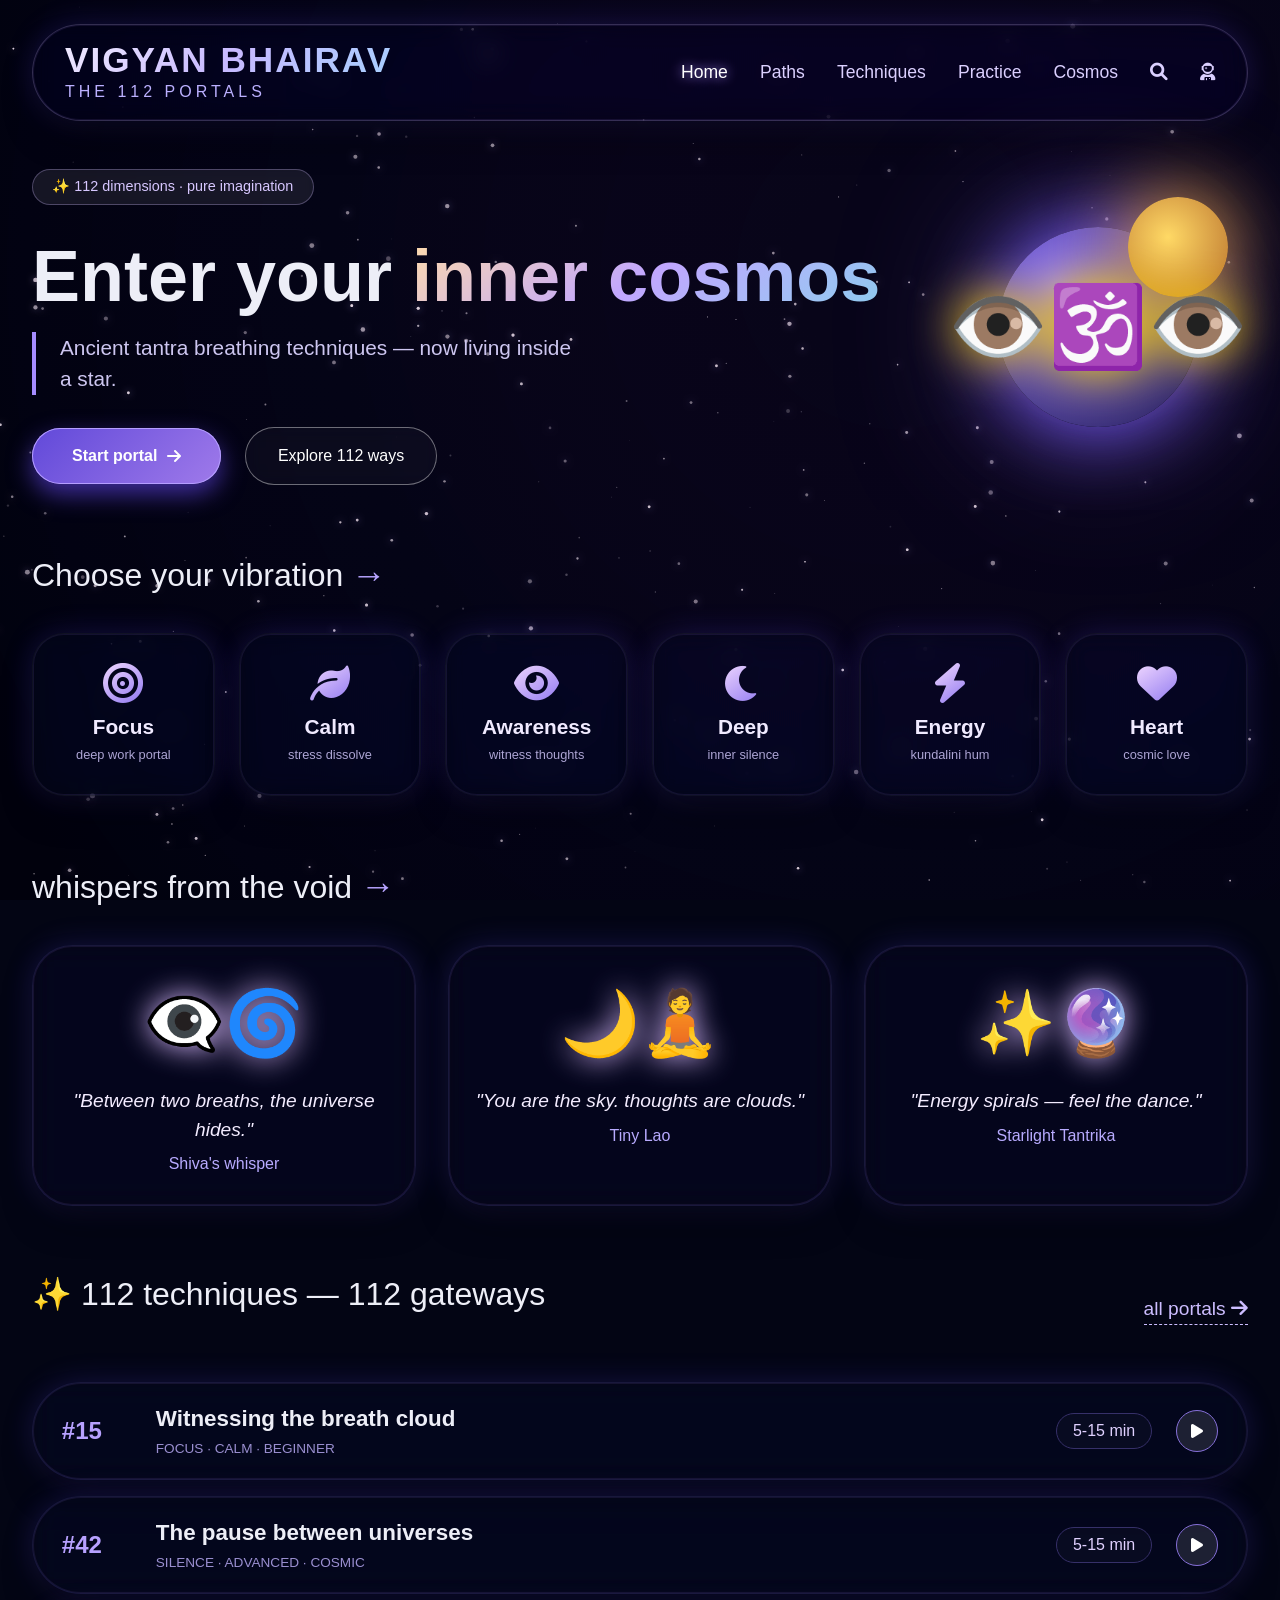
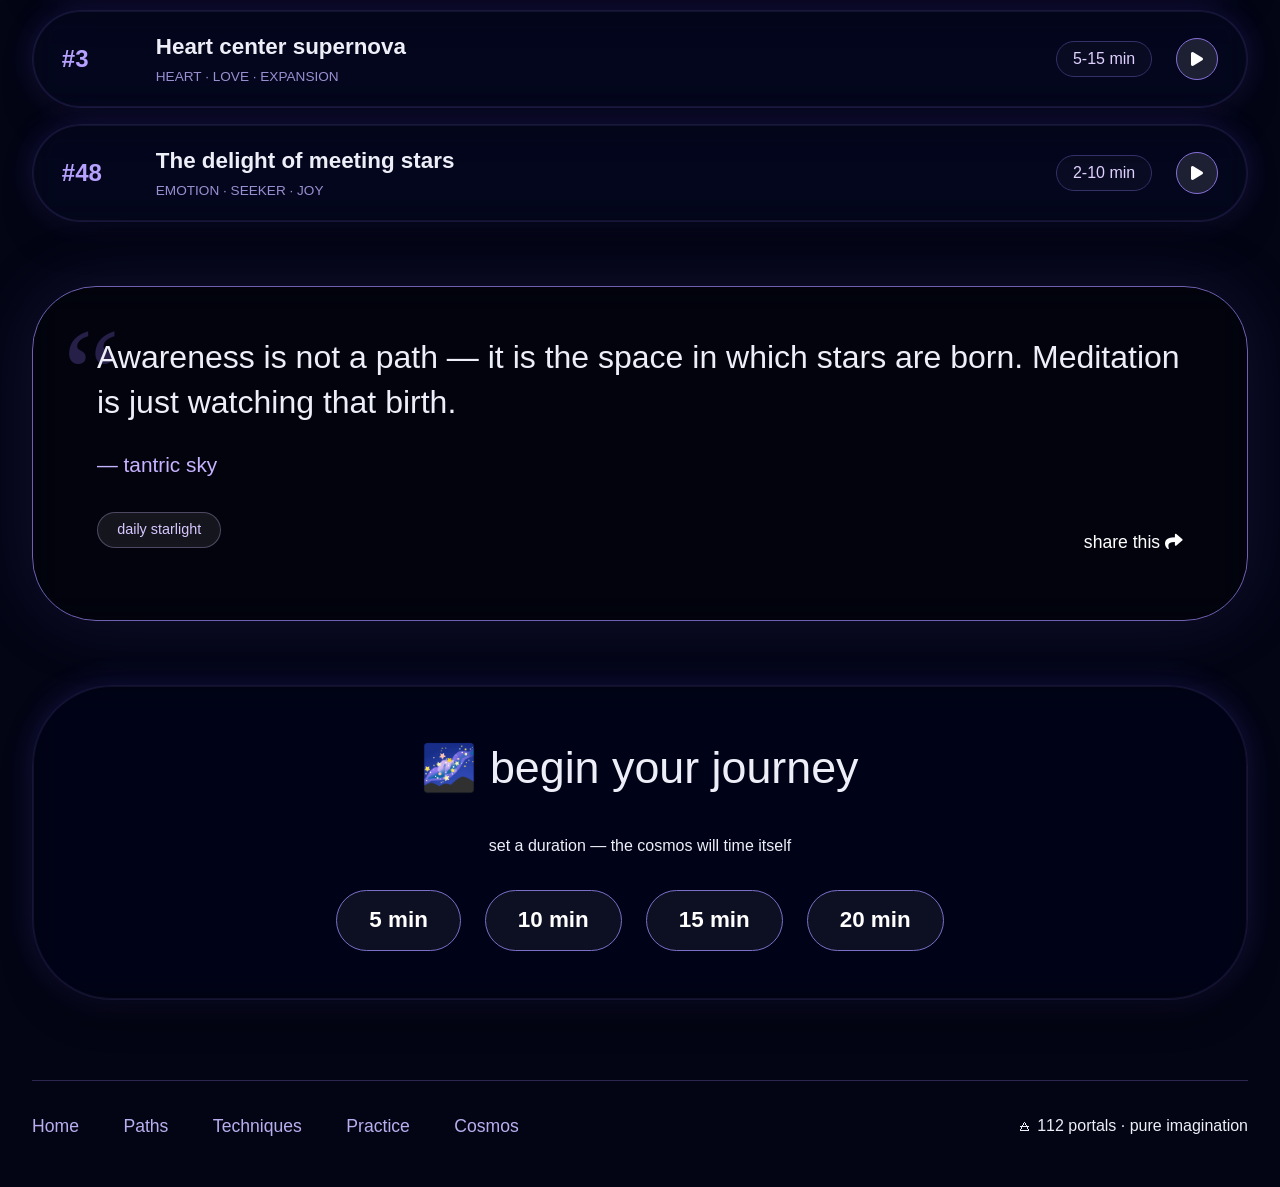
==== commit 5ca40da9: "Update index.html" ====
--- a/index.html
+++ b/index.html
@@ -3,28 +3,553 @@
 <head>
     <meta charset="UTF-8">
     <meta name="viewport" content="width=device-width, initial-scale=1.0">
-    <title>Vigyan Bhairav · 112 ways</title>
-    <meta name="description" content="A cosmic meditation platform. Ancient tantra techniques for the modern seeker.">
-    <!-- Fonts: Korean-friendly clean sans -->
+    <title>Vigyan Bhairav · 112 portals of imagination</title>
+    <meta name="description" content="A cosmic meditation playground — where ancient tantra meets pure imagination.">
+    <!-- fonts & icons -->
     <link rel="preconnect" href="https://fonts.googleapis.com">
     <link rel="preconnect" href="https://fonts.gstatic.com" crossorigin>
     <link href="https://fonts.googleapis.com/css2?family=Inter:opsz,wght@14..32,300;14..32,400;14..32,500;14..32,600;14..32,700&family=Outfit:wght@400;500;600;700;800&display=swap" rel="stylesheet">
-    <!-- Icons -->
     <link rel="stylesheet" href="https://cdnjs.cloudflare.com/ajax/libs/font-awesome/6.0.0-beta3/css/all.min.css">
-    <!-- Custom CSS -->
-    <link rel="stylesheet" href="style-korean.css">
+    <style>
+        * {
+            margin: 0;
+            padding: 0;
+            box-sizing: border-box;
+        }
+
+        body {
+            font-family: 'Inter', sans-serif;
+            background: #030514;
+            color: #edeef7;
+            line-height: 1.5;
+            overflow-x: hidden;
+        }
+
+        /* ----- cosmic canvas (living background) ----- */
+        #cosmic-dream {
+            position: fixed;
+            top: 0;
+            left: 0;
+            width: 100%;
+            height: 100%;
+            z-index: 0;
+            pointer-events: none;
+            opacity: 0.9;
+        }
+
+        /* main container */
+        .container {
+            position: relative;
+            z-index: 5;
+            max-width: 1400px;
+            margin: 0 auto;
+            padding: 1.5rem 2rem 3rem;
+        }
+
+        /* ----- redefined glass with cosmic blur & glow ----- */
+        .glass-header, .path-card, .guide-card, .tech-list-item, .reflection-card, .practice-cta {
+            background: rgba(8, 12, 25, 0.4);
+            backdrop-filter: blur(12px) saturate(180%);
+            -webkit-backdrop-filter: blur(12px) saturate(180%);
+            border: 1px solid rgba(140, 130, 255, 0.15);
+            border-radius: 2.5rem;
+            box-shadow: 0 20px 40px -15px rgba(0, 0, 0, 0.6), 0 0 0 1px rgba(170, 130, 255, 0.1) inset, 0 0 30px rgba(100, 80, 255, 0.2);
+            transition: all 0.25s ease;
+        }
+
+        .glass-header {
+            padding: 1rem 2rem;
+            display: flex;
+            align-items: center;
+            justify-content: space-between;
+            flex-wrap: wrap;
+            margin-bottom: 3rem;
+            border-radius: 4rem;
+            background: rgba(5, 5, 20, 0.35);
+            border-color: rgba(200, 180, 255, 0.25);
+        }
+
+        .logo-area h1 {
+            font-family: 'Outfit', sans-serif;
+            font-weight: 700;
+            font-size: 2.2rem;
+            letter-spacing: 2px;
+            background: linear-gradient(135deg, #f0eaff, #c7b9ff, #a6d0ff);
+            -webkit-background-clip: text;
+            background-clip: text;
+            color: transparent;
+            line-height: 1.1;
+        }
+
+        .logo-area .tagline {
+            font-size: 1rem;
+            font-weight: 300;
+            color: #bbb0ff;
+            letter-spacing: 4px;
+            text-transform: uppercase;
+        }
+
+        .top-nav {
+            display: flex;
+            gap: 2rem;
+            align-items: center;
+            flex-wrap: wrap;
+        }
+
+        .top-nav a {
+            color: #dbd0ff;
+            text-decoration: none;
+            font-weight: 500;
+            transition: 0.2s;
+            font-size: 1.1rem;
+        }
+
+        .top-nav a.active, .top-nav a:hover {
+            color: white;
+            text-shadow: 0 0 12px #ae8eff;
+        }
+
+        .icon-link {
+            font-size: 1.3rem;
+        }
+
+        /* ----- hero with floating imagination ----- */
+        .hero {
+            display: flex;
+            align-items: center;
+            justify-content: space-between;
+            flex-wrap: wrap;
+            margin: 2rem 0 4rem;
+        }
+
+        .hero-content {
+            flex: 1 1 400px;
+        }
+
+        .chip {
+            background: rgba(255, 255, 255, 0.08);
+            border-radius: 100px;
+            padding: 0.4rem 1.2rem;
+            font-size: 0.9rem;
+            border: 1px solid rgba(210, 190, 255, 0.3);
+            display: inline-block;
+            backdrop-filter: blur(5px);
+            margin-bottom: 1.5rem;
+            color: #d7c7ff;
+        }
+
+        .hero h2 {
+            font-family: 'Outfit', sans-serif;
+            font-size: 4.5rem;
+            font-weight: 800;
+            line-height: 1.1;
+            margin: 0.5rem 0 1rem;
+        }
+
+        .gradient-text {
+            background: linear-gradient(145deg, #ffdcaa, #c1a6ff, #8ecfef);
+            -webkit-background-clip: text;
+            background-clip: text;
+            color: transparent;
+            display: inline-block;
+        }
+
+        .hero-sub {
+            font-size: 1.3rem;
+            color: #cdc6f0;
+            max-width: 550px;
+            margin-bottom: 2rem;
+            border-left: 4px solid #a58cff;
+            padding-left: 1.5rem;
+        }
+
+        .hero-buttons {
+            display: flex;
+            gap: 1.5rem;
+            align-items: center;
+        }
+
+        .btn-primary {
+            background: linear-gradient(135deg, #6149d9, #9f7aea);
+            border: none;
+            padding: 1rem 2.5rem;
+            border-radius: 3rem;
+            font-weight: 600;
+            color: white;
+            text-decoration: none;
+            display: inline-flex;
+            align-items: center;
+            gap: 0.6rem;
+            box-shadow: 0 10px 25px #3f2d9b, 0 0 0 1px #b59eff inset;
+            transition: 0.2s;
+        }
+
+        .btn-primary:hover {
+            transform: scale(1.02);
+            box-shadow: 0 15px 35px #5f4bbf, 0 0 20px #b197ff;
+        }
+
+        .btn-outline {
+            border: 1px solid rgba(255, 255, 255, 0.4);
+            background: rgba(255, 255, 255, 0.03);
+            backdrop-filter: blur(8px);
+            padding: 1rem 2rem;
+            border-radius: 3rem;
+            color: white;
+            text-decoration: none;
+            transition: 0.2s;
+        }
+
+        .btn-outline:hover {
+            background: rgba(255, 255, 255, 0.15);
+            border-color: #c7b5ff;
+        }
+
+        .hero-illustration {
+            flex: 0 0 300px;
+            height: 300px;
+            position: relative;
+            display: flex;
+            align-items: center;
+            justify-content: center;
+        }
+
+        .orbit-circle {
+            position: absolute;
+            width: 200px;
+            height: 200px;
+            border-radius: 50%;
+            background: radial-gradient(circle at 30% 30%, #9076ff, #1f1950);
+            box-shadow: 0 0 80px #7a5fff, 0 0 150px #4f378b;
+            animation: pulseGlow 6s infinite alternate;
+        }
+
+        .orbit-circle.small {
+            width: 100px;
+            height: 100px;
+            background: radial-gradient(circle at 40% 40%, #ffd966, #b86f2c);
+            box-shadow: 0 0 80px #ffb347;
+            top: 20px;
+            right: 20px;
+            animation: floatAround 12s infinite alternate;
+        }
+
+        .floating-shiva {
+            font-size: 5rem;
+            filter: drop-shadow(0 0 25px gold);
+            z-index: 2;
+            animation: float 5s ease-in-out infinite;
+        }
+
+        @keyframes float {
+            0%, 100% { transform: translateY(0) rotate(0deg); }
+            50% { transform: translateY(-15px) rotate(3deg); }
+        }
+
+        @keyframes pulseGlow {
+            0% { opacity: 0.7; transform: scale(1); }
+            100% { opacity: 1; transform: scale(1.1); box-shadow: 0 0 120px #aa92ff; }
+        }
+
+        @keyframes floatAround {
+            0% { transform: translate(0,0) scale(1); }
+            100% { transform: translate(30px, -20px) scale(1.1); }
+        }
+
+        /* path cards */
+        .quick-paths, .little-guides, .featured-techniques, .daily-reflection, .practice-cta {
+            margin: 4rem 0;
+        }
+
+        h3 {
+            font-size: 2rem;
+            font-family: 'Outfit', sans-serif;
+            font-weight: 500;
+            margin-bottom: 2rem;
+            display: flex;
+            align-items: center;
+            gap: 0.5rem;
+        }
+
+        .arrow {
+            font-size: 2.2rem;
+            color: #b7a4ff;
+        }
+
+        .path-grid {
+            display: grid;
+            grid-template-columns: repeat(auto-fit, minmax(150px, 1fr));
+            gap: 1.5rem;
+        }
+
+        .path-card {
+            padding: 1.8rem 1rem;
+            text-align: center;
+            border-radius: 2rem;
+            cursor: default;
+            transition: 0.2s;
+            border-color: rgba(255, 255, 255, 0.05);
+            background: rgba(8, 12, 28, 0.35);
+        }
+
+        .path-card i {
+            font-size: 2.5rem;
+            background: linear-gradient(145deg, #f0d7ff, #917af0);
+            -webkit-background-clip: text;
+            background-clip: text;
+            color: transparent;
+            margin-bottom: 0.5rem;
+        }
+
+        .path-card span {
+            display: block;
+            font-weight: 600;
+            font-size: 1.3rem;
+            color: #f0eaff;
+        }
+
+        .path-card small {
+            color: #ada5d4;
+            font-size: 0.8rem;
+        }
+
+        .path-card:hover {
+            background: rgba(40, 30, 70, 0.5);
+            border-color: #9c84ff;
+            transform: translateY(-5px) scale(1.02);
+            box-shadow: 0 20px 40px rgba(0, 0, 0, 0.6), 0 0 20px #a47eff;
+        }
+
+        /* guides */
+        .guides-grid {
+            display: grid;
+            grid-template-columns: repeat(auto-fit, minmax(250px, 1fr));
+            gap: 2rem;
+        }
+
+        .guide-card {
+            padding: 1.8rem 1.5rem;
+            border-radius: 2.5rem;
+            display: flex;
+            flex-direction: column;
+            align-items: center;
+            text-align: center;
+            background: rgba(10, 8, 25, 0.4);
+        }
+
+        .guide-avatar {
+            font-size: 4rem;
+            filter: drop-shadow(0 0 15px #dbbdff);
+            animation: float 4s infinite;
+        }
+
+        .guide-message {
+            font-size: 1.2rem;
+            margin: 1rem 0 0.5rem;
+            font-style: italic;
+            color: #f3ecff;
+        }
+
+        .guide-name {
+            color: #b8abff;
+            font-weight: 500;
+        }
+
+        /* featured techniques */
+        .section-header {
+            display: flex;
+            justify-content: space-between;
+            align-items: center;
+            margin-bottom: 2rem;
+        }
+
+        .view-all {
+            color: #ccbdff;
+            text-decoration: none;
+            font-size: 1.2rem;
+            border-bottom: 1px dashed;
+        }
+
+        .tech-list-item {
+            display: flex;
+            align-items: center;
+            gap: 1.5rem;
+            padding: 1.2rem 1.8rem;
+            margin-bottom: 1rem;
+            border-radius: 4rem;
+            transition: 0.2s;
+        }
+
+        .tech-list-item:hover {
+            background: rgba(30, 20, 60, 0.6);
+            border-color: #ad94ff;
+            transform: translateX(8px);
+        }
+
+        .tech-number {
+            font-size: 1.5rem;
+            font-weight: 600;
+            color: #b7a1ff;
+            min-width: 70px;
+        }
+
+        .tech-info h4 {
+            font-size: 1.4rem;
+            font-weight: 600;
+        }
+
+        .tech-tags {
+            color: #9a8fd0;
+            font-size: 0.85rem;
+            text-transform: uppercase;
+        }
+
+        .tech-duration {
+            margin-left: auto;
+            color: #e0d1ff;
+            background: rgba(255,255,255,0.02);
+            padding: 0.3rem 1rem;
+            border-radius: 40px;
+            border: 1px solid #363069;
+        }
+
+        .tech-action {
+            background: rgba(255,255,255,0.1);
+            width: 42px;
+            height: 42px;
+            border-radius: 50%;
+            display: flex;
+            align-items: center;
+            justify-content: center;
+            color: white;
+            text-decoration: none;
+            border: 1px solid #8670d9;
+        }
+
+        /* daily reflection */
+        .reflection-card {
+            padding: 3rem 4rem;
+            border-radius: 4rem;
+            background: rgba(0, 0, 0, 0.3);
+            backdrop-filter: blur(18px);
+            border: 1px solid #6f61b0;
+            box-shadow: 0 0 70px #513f9f33;
+            position: relative;
+        }
+
+        .quote-mark {
+            font-size: 8rem;
+            position: absolute;
+            top: -10px;
+            left: 30px;
+            color: #7b64d1;
+            opacity: 0.3;
+            font-family: serif;
+        }
+
+        .quote {
+            font-size: 2rem;
+            font-weight: 300;
+            line-height: 1.4;
+            margin-bottom: 1.5rem;
+            position: relative;
+            z-index: 2;
+        }
+
+        .quote-author {
+            font-size: 1.3rem;
+            color: #c7b3ff;
+        }
+
+        .reflection-footer {
+            display: flex;
+            justify-content: space-between;
+            align-items: center;
+            margin-top: 2rem;
+        }
+
+        .btn-text {
+            color: white;
+            text-decoration: none;
+            font-size: 1.1rem;
+        }
+
+        /* practice cta */
+        .practice-cta {
+            padding: 3rem 4rem;
+            border-radius: 5rem;
+            text-align: center;
+            background: rgba(0, 0, 0, 0.25);
+        }
+
+        .cta-content h3 {
+            font-size: 2.8rem;
+            justify-content: center;
+        }
+
+        .timer-options {
+            display: flex;
+            gap: 1.5rem;
+            justify-content: center;
+            margin-top: 2rem;
+        }
+
+        .timer-pill {
+            background: rgba(255,255,255,0.05);
+            border: 1px solid #7b6fc7;
+            padding: 0.8rem 2rem;
+            border-radius: 100px;
+            text-decoration: none;
+            color: white;
+            font-size: 1.4rem;
+            font-weight: 600;
+            transition: 0.2s;
+        }
+
+        .timer-pill:hover {
+            background: #5c4bb0;
+            border-color: white;
+            box-shadow: 0 0 30px #9f7aea;
+        }
+
+        /* footer */
+        .footer-minimal {
+            display: flex;
+            justify-content: space-between;
+            align-items: center;
+            margin-top: 5rem;
+            padding-top: 2rem;
+            border-top: 1px solid #2c2650;
+        }
+
+        .footer-links a {
+            color: #b9aff0;
+            margin-right: 2.5rem;
+            text-decoration: none;
+            font-size: 1.1rem;
+        }
+
+        .footer-links a:hover {
+            color: white;
+        }
+
+        /* responsive */
+        @media (max-width: 700px) {
+            .hero h2 { font-size: 3rem; }
+            .quote { font-size: 1.5rem; }
+            .reflection-card { padding: 2rem; }
+            .timer-options { flex-wrap: wrap; }
+        }
+    </style>
 </head>
 <body>
-    <!-- Cosmic background animation (subtle stars) -->
-    <div class="stars"></div>
-    <div class="twinkling"></div>
-    
+    <canvas id="cosmic-dream"></canvas>
+
     <div class="container">
-        <!-- Header with glass effect -->
         <header class="glass-header">
             <div class="logo-area">
                 <h1>VIGYAN BHAIRAV</h1>
-                <p class="tagline">the 112 ways</p>
+                <p class="tagline">the 112 portals</p>
             </div>
             <nav class="top-nav">
                 <a href="#" class="active">Home</a>
@@ -37,154 +562,123 @@
             </nav>
         </header>
 
-        <!-- Hero Section -->
+        <!-- Hero section: imagination unleashed -->
         <section class="hero">
             <div class="hero-content">
-                <span class="chip">✨ Ancient · Modern · Cosmic</span>
-                <h2>Explore Your <span class="gradient-text">Inner Cosmos</span></h2>
-                <p class="hero-sub">112 meditation techniques from the Vigyan Bhairav Tantra,<br>reimagined for the modern seeker.</p>
+                <span class="chip">✨ 112 dimensions · pure imagination</span>
+                <h2>Enter your <span class="gradient-text">inner cosmos</span></h2>
+                <p class="hero-sub">Ancient tantra breathing techniques — now living inside a star.</p>
                 <div class="hero-buttons">
-                    <a href="#" class="btn-primary">Start Journey <i class="fas fa-arrow-right"></i></a>
-                    <a href="#" class="btn-outline">Explore Techniques</a>
+                    <a href="#" class="btn-primary">Start portal <i class="fas fa-arrow-right"></i></a>
+                    <a href="#" class="btn-outline">Explore 112 ways</a>
                 </div>
             </div>
             <div class="hero-illustration">
-                <!-- Simple cosmic illustration via CSS -->
                 <div class="orbit-circle"></div>
                 <div class="orbit-circle small"></div>
-                <div class="floating-shiva">👶🕉️</div>
+                <div class="floating-shiva">👁️🕉️👁️</div>
             </div>
         </section>
 
-        <!-- Quick Paths / Personas (Korean style chips) -->
+        <!-- Quick paths – like cosmic gems -->
         <section class="quick-paths">
-            <h3>Choose your path <span class="arrow">→</span></h3>
+            <h3>Choose your vibration <span class="arrow">→</span></h3>
             <div class="path-grid">
-                <div class="path-card" data-path="focus">
-                    <i class="fas fa-bullseye"></i>
-                    <span>Focus</span>
-                    <small>for students & deep work</small>
-                </div>
-                <div class="path-card" data-path="calm">
-                    <i class="fas fa-leaf"></i>
-                    <span>Calm</span>
-                    <small>stress relief</small>
-                </div>
-                <div class="path-card" data-path="aware">
-                    <i class="fas fa-eye"></i>
-                    <span>Awareness</span>
-                    <small>observe thoughts</small>
-                </div>
-                <div class="path-card" data-path="deep">
-                    <i class="fas fa-moon"></i>
-                    <span>Deep</span>
-                    <small>inner silence</small>
-                </div>
-                <div class="path-card" data-path="energy">
-                    <i class="fas fa-bolt"></i>
-                    <span>Energy</span>
-                    <small>kundalini</small>
-                </div>
-                <div class="path-card" data-path="heart">
-                    <i class="fas fa-heart"></i>
-                    <span>Heart</span>
-                    <small>love & devotion</small>
-                </div>
+                <div class="path-card" data-path="focus"><i class="fas fa-bullseye"></i><span>Focus</span><small>deep work portal</small></div>
+                <div class="path-card" data-path="calm"><i class="fas fa-leaf"></i><span>Calm</span><small>stress dissolve</small></div>
+                <div class="path-card" data-path="aware"><i class="fas fa-eye"></i><span>Awareness</span><small>witness thoughts</small></div>
+                <div class="path-card" data-path="deep"><i class="fas fa-moon"></i><span>Deep</span><small>inner silence</small></div>
+                <div class="path-card" data-path="energy"><i class="fas fa-bolt"></i><span>Energy</span><small>kundalini hum</small></div>
+                <div class="path-card" data-path="heart"><i class="fas fa-heart"></i><span>Heart</span><small>cosmic love</small></div>
             </div>
         </section>
 
-        <!-- Little Guides (character cards) -->
+        <!-- little spirit guides with floating wisdom -->
         <section class="little-guides">
-            <h3>Today's little guides <span class="arrow">→</span></h3>
+            <h3>whispers from the void <span class="arrow">→</span></h3>
             <div class="guides-grid">
                 <div class="guide-card">
-                    <div class="guide-avatar">👶🕉️</div>
-                    <div class="guide-message">
-                        "Just watch — like watching clouds."
-                    </div>
-                    <span class="guide-name">Little Shiva</span>
+                    <div class="guide-avatar">👁️‍🗨️🌀</div>
+                    <div class="guide-message">"Between two breaths, the universe hides."</div>
+                    <span class="guide-name">Shiva's whisper</span>
                 </div>
                 <div class="guide-card">
-                    <div class="guide-avatar">👶🌊</div>
-                    <div class="guide-message">
-                        "Be like water, little one."
-                    </div>
-                    <span class="guide-name">Little Lao Tzu</span>
+                    <div class="guide-avatar">🌙🧘</div>
+                    <div class="guide-message">"You are the sky. thoughts are clouds."</div>
+                    <span class="guide-name">Tiny Lao</span>
                 </div>
                 <div class="guide-card">
-                    <div class="guide-avatar">👶🌀</div>
-                    <div class="guide-message">
-                        "Energy is dancing within you."
-                    </div>
-                    <span class="guide-name">Tiny Tantrika</span>
+                    <div class="guide-avatar">✨🔮</div>
+                    <div class="guide-message">"Energy spirals — feel the dance."</div>
+                    <span class="guide-name">Starlight Tantrika</span>
                 </div>
             </div>
         </section>
 
-        <!-- Featured Techniques (clean list style) -->
+        <!-- Featured techniques with glowing interaction -->
         <section class="featured-techniques">
             <div class="section-header">
-                <h3>Featured techniques</h3>
-                <a href="#" class="view-all">View all 112 <i class="fas fa-arrow-right"></i></a>
+                <h3>✨ 112 techniques — 112 gateways</h3>
+                <a href="#" class="view-all">all portals <i class="fas fa-arrow-right"></i></a>
             </div>
             <div class="tech-list">
                 <div class="tech-list-item">
                     <span class="tech-number">#15</span>
                     <div class="tech-info">
-                        <h4>Witnessing the Breath</h4>
+                        <h4>Witnessing the breath cloud</h4>
                         <span class="tech-tags">focus · calm · beginner</span>
                     </div>
                     <span class="tech-duration">5-15 min</span>
-                    <a href="technique-15.html" class="tech-action"><i class="fas fa-play"></i></a>
+                    <a href="#" class="tech-action"><i class="fas fa-play"></i></a>
                 </div>
                 <div class="tech-list-item">
                     <span class="tech-number">#42</span>
                     <div class="tech-info">
-                        <h4>The Pause Between Breaths</h4>
-                        <span class="tech-tags">silence · overthinking · advanced</span>
+                        <h4>The pause between universes</h4>
+                        <span class="tech-tags">silence · advanced · cosmic</span>
                     </div>
                     <span class="tech-duration">5-15 min</span>
-                    <a href="technique-42.html" class="tech-action"><i class="fas fa-play"></i></a>
+                    <a href="#" class="tech-action"><i class="fas fa-play"></i></a>
                 </div>
                 <div class="tech-list-item">
                     <span class="tech-number">#3</span>
                     <div class="tech-info">
-                        <h4>The Heart Center</h4>
-                        <span class="tech-tags">heart · love · calm</span>
+                        <h4>Heart center supernova</h4>
+                        <span class="tech-tags">heart · love · expansion</span>
                     </div>
                     <span class="tech-duration">5-15 min</span>
-                    <a href="technique-3.html" class="tech-action"><i class="fas fa-play"></i></a>
+                    <a href="#" class="tech-action"><i class="fas fa-play"></i></a>
                 </div>
                 <div class="tech-list-item">
                     <span class="tech-number">#48</span>
                     <div class="tech-info">
-                        <h4>The Delight of Meeting</h4>
+                        <h4>The delight of meeting stars</h4>
                         <span class="tech-tags">emotion · seeker · joy</span>
                     </div>
                     <span class="tech-duration">2-10 min</span>
-                    <a href="technique-48.html" class="tech-action"><i class="fas fa-play"></i></a>
+                    <a href="#" class="tech-action"><i class="fas fa-play"></i></a>
                 </div>
             </div>
         </section>
 
-        <!-- Daily Reflection / Quote -->
+        <!-- daily reflection / cosmic quote -->
         <section class="daily-reflection">
             <div class="reflection-card">
-                <span class="quote-mark">"</span>
-                <p class="quote">Awareness is the greatest transformation.<br>Meditation is not about controlling the mind.<br>It is about observing it.</p>
-                <p class="quote-author">— Osho</p>
+                <span class="quote-mark">“</span>
+                <p class="quote">Awareness is not a path — it is the space in which stars are born. Meditation is just watching that birth.</p>
+                <p class="quote-author">— tantric sky</p>
                 <div class="reflection-footer">
-                    <span class="chip">daily reflection</span>
-                    <a href="#" class="btn-text">Share <i class="fas fa-share"></i></a>
+                    <span class="chip">daily starlight</span>
+                    <a href="#" class="btn-text">share this <i class="fas fa-share"></i></a>
                 </div>
             </div>
         </section>
 
-        <!-- Start Practice CTA -->
+        <!-- practice with cosmic timer -->
         <section class="practice-cta">
             <div class="cta-content">
-                <h3>Ready to begin?</h3>
-                <p>Choose a duration and start your practice with a gentle timer.</p>
+                <h3>🌌 begin your journey</h3>
+                <p>set a duration — the cosmos will time itself</p>
                 <div class="timer-options">
                     <a href="#" class="timer-pill" data-minutes="5">5 min</a>
                     <a href="#" class="timer-pill" data-minutes="10">10 min</a>
@@ -194,7 +688,6 @@
             </div>
         </section>
 
-        <!-- Footer -->
         <footer class="footer-minimal">
             <div class="footer-links">
                 <a href="#">Home</a>
@@ -203,10 +696,127 @@
                 <a href="#">Practice</a>
                 <a href="#">Cosmos</a>
             </div>
-            <p class="footer-copyright">© 2026 Vigyan Bhairav · 112 ways</p>
+            <div>🜁 112 portals · pure imagination</div>
         </footer>
     </div>
 
-    <script src="script-korean.js"></script>
+    <!-- cosmic canvas animation: living star field with soft parallax -->
+    <script>
+        (function() {
+            const canvas = document.getElementById('cosmic-dream');
+            const ctx = canvas.getContext('2d');
+            let width, height;
+            let stars = [];
+            let mouseX = 0, mouseY = 0;
+            const STAR_COUNT = 300;
+
+            function initStars() {
+                for (let i = 0; i < STAR_COUNT; i++) {
+                    stars.push({
+                        x: Math.random(),
+                        y: Math.random(),
+                        radius: Math.random() * 1.7 + 0.3,
+                        speed: 0.0001 + Math.random() * 0.0004,
+                        phase: Math.random() * 2 * Math.PI,
+                        baseBrightness: Math.random() * 0.6 + 0.3,
+                    });
+                }
+            }
+
+            function resizeCanvas() {
+                width = window.innerWidth;
+                height = window.innerHeight;
+                canvas.width = width;
+                canvas.height = height;
+            }
+
+            function drawStars() {
+                ctx.clearRect(0, 0, width, height);
+                const time = Date.now() / 1000;
+
+                // subtle nebula background gradients
+                const grad = ctx.createRadialGradient(width*0.7, height*0.3, 100, width*0.7, height*0.3, width*0.8);
+                grad.addColorStop(0, 'rgba(35, 10, 55, 0.2)');
+                grad.addColorStop(0.5, 'rgba(10, 5, 30, 0.4)');
+                grad.addColorStop(1, 'rgba(0, 0, 10, 0.7)');
+                ctx.fillStyle = grad;
+                ctx.fillRect(0, 0, width, height);
+
+                // draw stars
+                for (let s of stars) {
+                    // subtle mouse parallax: move stars opposite to mouse
+                    let offsetX = (mouseX / width - 0.5) * 30 * s.radius; 
+                    let offsetY = (mouseY / height - 0.5) * 30 * s.radius;
+
+                    let x = (s.x * width + offsetX) % width;
+                    let y = (s.y * height + offsetY) % height;
+
+                    // twinkling
+                    let twinkle = Math.sin(time * 2 + s.phase) * 0.3 + 0.7;
+                    let brightness = Math.min(1, s.baseBrightness * twinkle);
+
+                    ctx.beginPath();
+                    ctx.arc(x, y, s.radius * (1 + 0.3 * Math.sin(time * 3 + s.phase)), 0, 2 * Math.PI);
+                    ctx.fillStyle = `rgba(255, 240, 250, ${brightness})`;
+                    ctx.fill();
+
+                    // occasional glow for larger stars
+                    if (s.radius > 1.0) {
+                        ctx.shadowColor = '#cbaaff';
+                        ctx.shadowBlur = 6;
+                        ctx.fill();
+                        ctx.shadowBlur = 0;
+                    }
+                }
+
+                // occasional shooting star (random)
+                if (Math.random() < 0.002) {
+                    drawShootingStar();
+                }
+
+                requestAnimationFrame(drawStars);
+            }
+
+            function drawShootingStar() {
+                const startX = Math.random() * width * 0.8 + 0.1 * width;
+                const startY = Math.random() * height * 0.3;
+                const length = 100 + Math.random() * 150;
+                const angle = Math.PI / 4 + (Math.random() - 0.5) * 0.3;
+                const dx = Math.cos(angle) * length;
+                const dy = Math.sin(angle) * length;
+
+                ctx.beginPath();
+                ctx.moveTo(startX, startY);
+                ctx.lineTo(startX + dx, startY + dy);
+                ctx.strokeStyle = 'rgba(255, 255, 255, 0.7)';
+                ctx.lineWidth = 1.5;
+                ctx.shadowColor = 'white';
+                ctx.shadowBlur = 12;
+                ctx.stroke();
+
+                // tip glow
+                ctx.beginPath();
+                ctx.arc(startX + dx, startY + dy, 3, 0, 2*Math.PI);
+                ctx.fillStyle = 'white';
+                ctx.shadowBlur = 18;
+                ctx.fill();
+
+                ctx.shadowBlur = 0;
+            }
+
+            window.addEventListener('mousemove', (e) => {
+                mouseX = e.clientX;
+                mouseY = e.clientY;
+            });
+
+            window.addEventListener('resize', () => {
+                resizeCanvas();
+            });
+
+            initStars();
+            resizeCanvas();
+            drawStars();
+        })();
+    </script>
 </body>
-    </html>
+                </html>                        
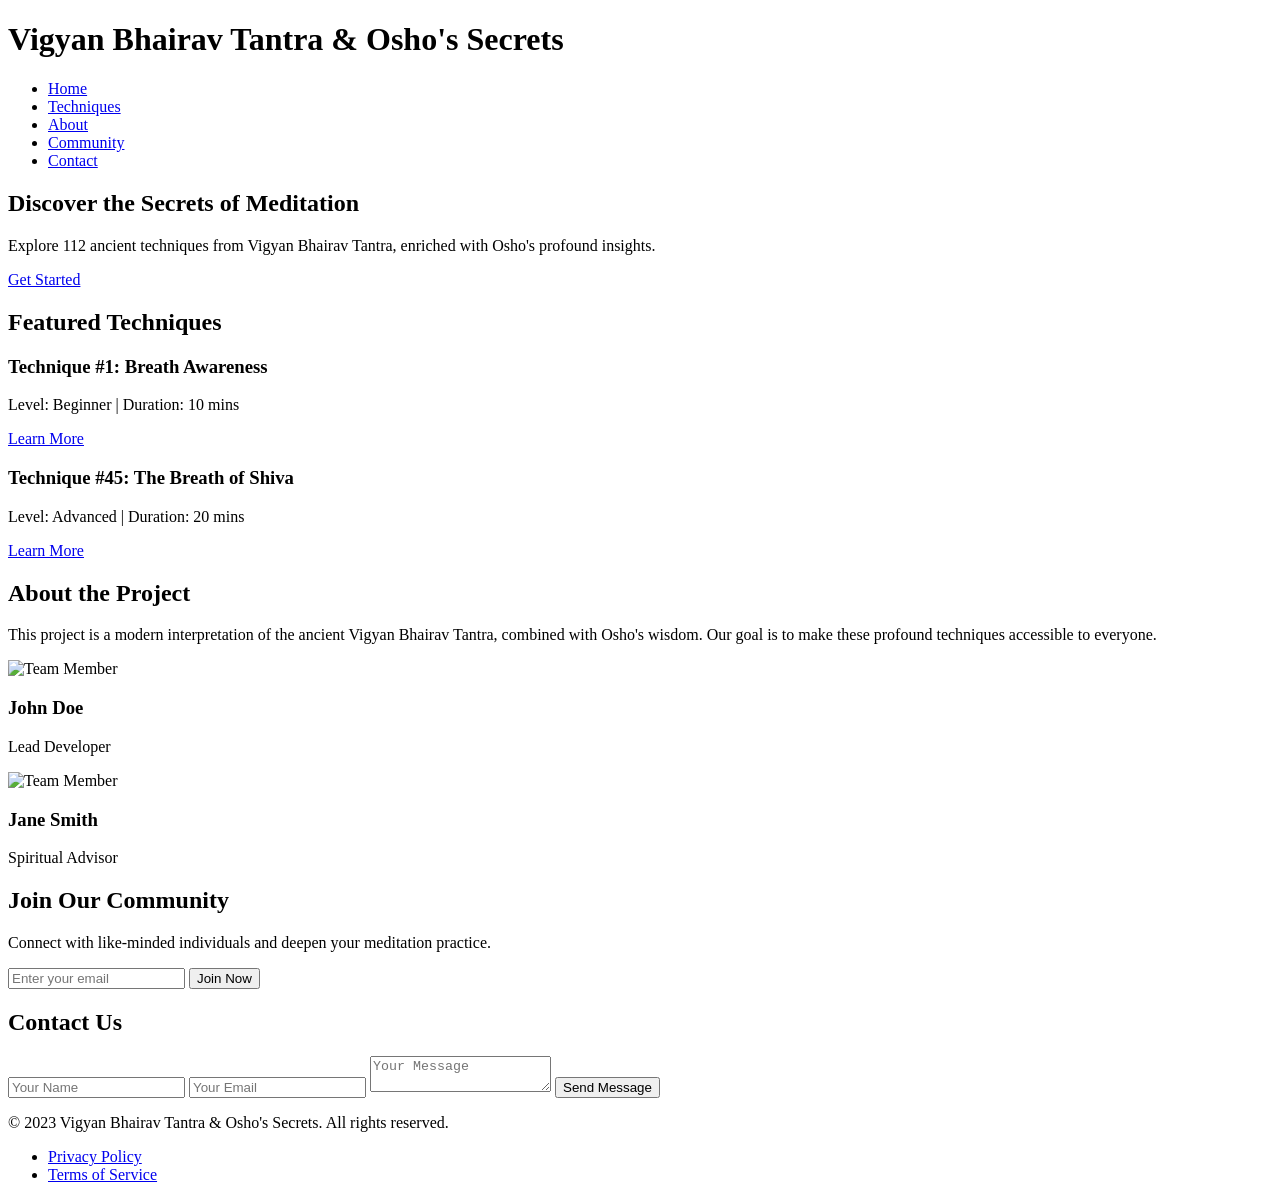
==== commit ca53b622: "Update index.html" ====
--- a/index.html
+++ b/index.html
@@ -3,820 +3,116 @@
 <head>
     <meta charset="UTF-8">
     <meta name="viewport" content="width=device-width, initial-scale=1.0">
-    <title>Vigyan Bhairav · 112 portals of imagination</title>
-    <meta name="description" content="A cosmic meditation playground — where ancient tantra meets pure imagination.">
-    <!-- fonts & icons -->
+    <title>Vigyan Bhairav Tantra & Osho's Secrets</title>
+    <meta name="description" content="Discover 112 ancient meditation techniques from Vigyan Bhairav Tantra and Osho's Book of Secrets.">
+    <link rel="stylesheet" href="css/style.css">
     <link rel="preconnect" href="https://fonts.googleapis.com">
     <link rel="preconnect" href="https://fonts.gstatic.com" crossorigin>
-    <link href="https://fonts.googleapis.com/css2?family=Inter:opsz,wght@14..32,300;14..32,400;14..32,500;14..32,600;14..32,700&family=Outfit:wght@400;500;600;700;800&display=swap" rel="stylesheet">
-    <link rel="stylesheet" href="https://cdnjs.cloudflare.com/ajax/libs/font-awesome/6.0.0-beta3/css/all.min.css">
-    <style>
-        * {
-            margin: 0;
-            padding: 0;
-            box-sizing: border-box;
-        }
-
-        body {
-            font-family: 'Inter', sans-serif;
-            background: #030514;
-            color: #edeef7;
-            line-height: 1.5;
-            overflow-x: hidden;
-        }
-
-        /* ----- cosmic canvas (living background) ----- */
-        #cosmic-dream {
-            position: fixed;
-            top: 0;
-            left: 0;
-            width: 100%;
-            height: 100%;
-            z-index: 0;
-            pointer-events: none;
-            opacity: 0.9;
-        }
-
-        /* main container */
-        .container {
-            position: relative;
-            z-index: 5;
-            max-width: 1400px;
-            margin: 0 auto;
-            padding: 1.5rem 2rem 3rem;
-        }
-
-        /* ----- redefined glass with cosmic blur & glow ----- */
-        .glass-header, .path-card, .guide-card, .tech-list-item, .reflection-card, .practice-cta {
-            background: rgba(8, 12, 25, 0.4);
-            backdrop-filter: blur(12px) saturate(180%);
-            -webkit-backdrop-filter: blur(12px) saturate(180%);
-            border: 1px solid rgba(140, 130, 255, 0.15);
-            border-radius: 2.5rem;
-            box-shadow: 0 20px 40px -15px rgba(0, 0, 0, 0.6), 0 0 0 1px rgba(170, 130, 255, 0.1) inset, 0 0 30px rgba(100, 80, 255, 0.2);
-            transition: all 0.25s ease;
-        }
-
-        .glass-header {
-            padding: 1rem 2rem;
-            display: flex;
-            align-items: center;
-            justify-content: space-between;
-            flex-wrap: wrap;
-            margin-bottom: 3rem;
-            border-radius: 4rem;
-            background: rgba(5, 5, 20, 0.35);
-            border-color: rgba(200, 180, 255, 0.25);
-        }
-
-        .logo-area h1 {
-            font-family: 'Outfit', sans-serif;
-            font-weight: 700;
-            font-size: 2.2rem;
-            letter-spacing: 2px;
-            background: linear-gradient(135deg, #f0eaff, #c7b9ff, #a6d0ff);
-            -webkit-background-clip: text;
-            background-clip: text;
-            color: transparent;
-            line-height: 1.1;
-        }
-
-        .logo-area .tagline {
-            font-size: 1rem;
-            font-weight: 300;
-            color: #bbb0ff;
-            letter-spacing: 4px;
-            text-transform: uppercase;
-        }
-
-        .top-nav {
-            display: flex;
-            gap: 2rem;
-            align-items: center;
-            flex-wrap: wrap;
-        }
-
-        .top-nav a {
-            color: #dbd0ff;
-            text-decoration: none;
-            font-weight: 500;
-            transition: 0.2s;
-            font-size: 1.1rem;
-        }
-
-        .top-nav a.active, .top-nav a:hover {
-            color: white;
-            text-shadow: 0 0 12px #ae8eff;
-        }
-
-        .icon-link {
-            font-size: 1.3rem;
-        }
-
-        /* ----- hero with floating imagination ----- */
-        .hero {
-            display: flex;
-            align-items: center;
-            justify-content: space-between;
-            flex-wrap: wrap;
-            margin: 2rem 0 4rem;
-        }
-
-        .hero-content {
-            flex: 1 1 400px;
-        }
-
-        .chip {
-            background: rgba(255, 255, 255, 0.08);
-            border-radius: 100px;
-            padding: 0.4rem 1.2rem;
-            font-size: 0.9rem;
-            border: 1px solid rgba(210, 190, 255, 0.3);
-            display: inline-block;
-            backdrop-filter: blur(5px);
-            margin-bottom: 1.5rem;
-            color: #d7c7ff;
-        }
-
-        .hero h2 {
-            font-family: 'Outfit', sans-serif;
-            font-size: 4.5rem;
-            font-weight: 800;
-            line-height: 1.1;
-            margin: 0.5rem 0 1rem;
-        }
-
-        .gradient-text {
-            background: linear-gradient(145deg, #ffdcaa, #c1a6ff, #8ecfef);
-            -webkit-background-clip: text;
-            background-clip: text;
-            color: transparent;
-            display: inline-block;
-        }
-
-        .hero-sub {
-            font-size: 1.3rem;
-            color: #cdc6f0;
-            max-width: 550px;
-            margin-bottom: 2rem;
-            border-left: 4px solid #a58cff;
-            padding-left: 1.5rem;
-        }
-
-        .hero-buttons {
-            display: flex;
-            gap: 1.5rem;
-            align-items: center;
-        }
-
-        .btn-primary {
-            background: linear-gradient(135deg, #6149d9, #9f7aea);
-            border: none;
-            padding: 1rem 2.5rem;
-            border-radius: 3rem;
-            font-weight: 600;
-            color: white;
-            text-decoration: none;
-            display: inline-flex;
-            align-items: center;
-            gap: 0.6rem;
-            box-shadow: 0 10px 25px #3f2d9b, 0 0 0 1px #b59eff inset;
-            transition: 0.2s;
-        }
-
-        .btn-primary:hover {
-            transform: scale(1.02);
-            box-shadow: 0 15px 35px #5f4bbf, 0 0 20px #b197ff;
-        }
-
-        .btn-outline {
-            border: 1px solid rgba(255, 255, 255, 0.4);
-            background: rgba(255, 255, 255, 0.03);
-            backdrop-filter: blur(8px);
-            padding: 1rem 2rem;
-            border-radius: 3rem;
-            color: white;
-            text-decoration: none;
-            transition: 0.2s;
-        }
-
-        .btn-outline:hover {
-            background: rgba(255, 255, 255, 0.15);
-            border-color: #c7b5ff;
-        }
-
-        .hero-illustration {
-            flex: 0 0 300px;
-            height: 300px;
-            position: relative;
-            display: flex;
-            align-items: center;
-            justify-content: center;
-        }
-
-        .orbit-circle {
-            position: absolute;
-            width: 200px;
-            height: 200px;
-            border-radius: 50%;
-            background: radial-gradient(circle at 30% 30%, #9076ff, #1f1950);
-            box-shadow: 0 0 80px #7a5fff, 0 0 150px #4f378b;
-            animation: pulseGlow 6s infinite alternate;
-        }
-
-        .orbit-circle.small {
-            width: 100px;
-            height: 100px;
-            background: radial-gradient(circle at 40% 40%, #ffd966, #b86f2c);
-            box-shadow: 0 0 80px #ffb347;
-            top: 20px;
-            right: 20px;
-            animation: floatAround 12s infinite alternate;
-        }
-
-        .floating-shiva {
-            font-size: 5rem;
-            filter: drop-shadow(0 0 25px gold);
-            z-index: 2;
-            animation: float 5s ease-in-out infinite;
-        }
-
-        @keyframes float {
-            0%, 100% { transform: translateY(0) rotate(0deg); }
-            50% { transform: translateY(-15px) rotate(3deg); }
-        }
-
-        @keyframes pulseGlow {
-            0% { opacity: 0.7; transform: scale(1); }
-            100% { opacity: 1; transform: scale(1.1); box-shadow: 0 0 120px #aa92ff; }
-        }
-
-        @keyframes floatAround {
-            0% { transform: translate(0,0) scale(1); }
-            100% { transform: translate(30px, -20px) scale(1.1); }
-        }
-
-        /* path cards */
-        .quick-paths, .little-guides, .featured-techniques, .daily-reflection, .practice-cta {
-            margin: 4rem 0;
-        }
-
-        h3 {
-            font-size: 2rem;
-            font-family: 'Outfit', sans-serif;
-            font-weight: 500;
-            margin-bottom: 2rem;
-            display: flex;
-            align-items: center;
-            gap: 0.5rem;
-        }
-
-        .arrow {
-            font-size: 2.2rem;
-            color: #b7a4ff;
-        }
-
-        .path-grid {
-            display: grid;
-            grid-template-columns: repeat(auto-fit, minmax(150px, 1fr));
-            gap: 1.5rem;
-        }
-
-        .path-card {
-            padding: 1.8rem 1rem;
-            text-align: center;
-            border-radius: 2rem;
-            cursor: default;
-            transition: 0.2s;
-            border-color: rgba(255, 255, 255, 0.05);
-            background: rgba(8, 12, 28, 0.35);
-        }
-
-        .path-card i {
-            font-size: 2.5rem;
-            background: linear-gradient(145deg, #f0d7ff, #917af0);
-            -webkit-background-clip: text;
-            background-clip: text;
-            color: transparent;
-            margin-bottom: 0.5rem;
-        }
-
-        .path-card span {
-            display: block;
-            font-weight: 600;
-            font-size: 1.3rem;
-            color: #f0eaff;
-        }
-
-        .path-card small {
-            color: #ada5d4;
-            font-size: 0.8rem;
-        }
-
-        .path-card:hover {
-            background: rgba(40, 30, 70, 0.5);
-            border-color: #9c84ff;
-            transform: translateY(-5px) scale(1.02);
-            box-shadow: 0 20px 40px rgba(0, 0, 0, 0.6), 0 0 20px #a47eff;
-        }
-
-        /* guides */
-        .guides-grid {
-            display: grid;
-            grid-template-columns: repeat(auto-fit, minmax(250px, 1fr));
-            gap: 2rem;
-        }
-
-        .guide-card {
-            padding: 1.8rem 1.5rem;
-            border-radius: 2.5rem;
-            display: flex;
-            flex-direction: column;
-            align-items: center;
-            text-align: center;
-            background: rgba(10, 8, 25, 0.4);
-        }
-
-        .guide-avatar {
-            font-size: 4rem;
-            filter: drop-shadow(0 0 15px #dbbdff);
-            animation: float 4s infinite;
-        }
-
-        .guide-message {
-            font-size: 1.2rem;
-            margin: 1rem 0 0.5rem;
-            font-style: italic;
-            color: #f3ecff;
-        }
-
-        .guide-name {
-            color: #b8abff;
-            font-weight: 500;
-        }
-
-        /* featured techniques */
-        .section-header {
-            display: flex;
-            justify-content: space-between;
-            align-items: center;
-            margin-bottom: 2rem;
-        }
-
-        .view-all {
-            color: #ccbdff;
-            text-decoration: none;
-            font-size: 1.2rem;
-            border-bottom: 1px dashed;
-        }
-
-        .tech-list-item {
-            display: flex;
-            align-items: center;
-            gap: 1.5rem;
-            padding: 1.2rem 1.8rem;
-            margin-bottom: 1rem;
-            border-radius: 4rem;
-            transition: 0.2s;
-        }
-
-        .tech-list-item:hover {
-            background: rgba(30, 20, 60, 0.6);
-            border-color: #ad94ff;
-            transform: translateX(8px);
-        }
-
-        .tech-number {
-            font-size: 1.5rem;
-            font-weight: 600;
-            color: #b7a1ff;
-            min-width: 70px;
-        }
-
-        .tech-info h4 {
-            font-size: 1.4rem;
-            font-weight: 600;
-        }
-
-        .tech-tags {
-            color: #9a8fd0;
-            font-size: 0.85rem;
-            text-transform: uppercase;
-        }
-
-        .tech-duration {
-            margin-left: auto;
-            color: #e0d1ff;
-            background: rgba(255,255,255,0.02);
-            padding: 0.3rem 1rem;
-            border-radius: 40px;
-            border: 1px solid #363069;
-        }
-
-        .tech-action {
-            background: rgba(255,255,255,0.1);
-            width: 42px;
-            height: 42px;
-            border-radius: 50%;
-            display: flex;
-            align-items: center;
-            justify-content: center;
-            color: white;
-            text-decoration: none;
-            border: 1px solid #8670d9;
-        }
-
-        /* daily reflection */
-        .reflection-card {
-            padding: 3rem 4rem;
-            border-radius: 4rem;
-            background: rgba(0, 0, 0, 0.3);
-            backdrop-filter: blur(18px);
-            border: 1px solid #6f61b0;
-            box-shadow: 0 0 70px #513f9f33;
-            position: relative;
-        }
-
-        .quote-mark {
-            font-size: 8rem;
-            position: absolute;
-            top: -10px;
-            left: 30px;
-            color: #7b64d1;
-            opacity: 0.3;
-            font-family: serif;
-        }
-
-        .quote {
-            font-size: 2rem;
-            font-weight: 300;
-            line-height: 1.4;
-            margin-bottom: 1.5rem;
-            position: relative;
-            z-index: 2;
-        }
-
-        .quote-author {
-            font-size: 1.3rem;
-            color: #c7b3ff;
-        }
-
-        .reflection-footer {
-            display: flex;
-            justify-content: space-between;
-            align-items: center;
-            margin-top: 2rem;
-        }
-
-        .btn-text {
-            color: white;
-            text-decoration: none;
-            font-size: 1.1rem;
-        }
-
-        /* practice cta */
-        .practice-cta {
-            padding: 3rem 4rem;
-            border-radius: 5rem;
-            text-align: center;
-            background: rgba(0, 0, 0, 0.25);
-        }
-
-        .cta-content h3 {
-            font-size: 2.8rem;
-            justify-content: center;
-        }
-
-        .timer-options {
-            display: flex;
-            gap: 1.5rem;
-            justify-content: center;
-            margin-top: 2rem;
-        }
-
-        .timer-pill {
-            background: rgba(255,255,255,0.05);
-            border: 1px solid #7b6fc7;
-            padding: 0.8rem 2rem;
-            border-radius: 100px;
-            text-decoration: none;
-            color: white;
-            font-size: 1.4rem;
-            font-weight: 600;
-            transition: 0.2s;
-        }
-
-        .timer-pill:hover {
-            background: #5c4bb0;
-            border-color: white;
-            box-shadow: 0 0 30px #9f7aea;
-        }
-
-        /* footer */
-        .footer-minimal {
-            display: flex;
-            justify-content: space-between;
-            align-items: center;
-            margin-top: 5rem;
-            padding-top: 2rem;
-            border-top: 1px solid #2c2650;
-        }
-
-        .footer-links a {
-            color: #b9aff0;
-            margin-right: 2.5rem;
-            text-decoration: none;
-            font-size: 1.1rem;
-        }
-
-        .footer-links a:hover {
-            color: white;
-        }
-
-        /* responsive */
-        @media (max-width: 700px) {
-            .hero h2 { font-size: 3rem; }
-            .quote { font-size: 1.5rem; }
-            .reflection-card { padding: 2rem; }
-            .timer-options { flex-wrap: wrap; }
-        }
-    </style>
+    <link href="https://fonts.googleapis.com/css2?family=Orbitron:wght@400;700&family=Nanum+Gothic:wght@400;700&display=swap" rel="stylesheet">
 </head>
 <body>
-    <canvas id="cosmic-dream"></canvas>
+    <!-- Header -->
+    <header>
+        <div class="container">
+            <h1>Vigyan Bhairav Tantra & Osho's Secrets</h1>
+            <nav>
+                <ul>
+                    <li><a href="#home">Home</a></li>
+                    <li><a href="#techniques">Techniques</a></li>
+                    <li><a href="#about">About</a></li>
+                    <li><a href="#community">Community</a></li>
+                    <li><a href="#contact">Contact</a></li>
+                </ul>
+            </nav>
+        </div>
+    </header>
 
-    <div class="container">
-        <header class="glass-header">
-            <div class="logo-area">
-                <h1>VIGYAN BHAIRAV</h1>
-                <p class="tagline">the 112 portals</p>
+    <!-- Hero Section -->
+    <section id="home" class="hero">
+        <div class="container">
+            <h2>Discover the Secrets of Meditation</h2>
+            <p>Explore 112 ancient techniques from Vigyan Bhairav Tantra, enriched with Osho's profound insights.</p>
+            <a href="#techniques" class="cta-button">Get Started</a>
+        </div>
+    </section>
+
+    <!-- Featured Techniques -->
+    <section id="techniques" class="techniques">
+        <div class="container">
+            <h2>Featured Techniques</h2>
+            <div class="technique-grid">
+                <div class="technique-card">
+                    <h3>Technique #1: Breath Awareness</h3>
+                    <p>Level: Beginner | Duration: 10 mins</p>
+                    <a href="technique-1.html" class="btn">Learn More</a>
+                </div>
+                <div class="technique-card">
+                    <h3>Technique #45: The Breath of Shiva</h3>
+                    <p>Level: Advanced | Duration: 20 mins</p>
+                    <a href="technique-45.html" class="btn">Learn More</a>
+                </div>
+                <!-- Add more technique cards -->
             </div>
-            <nav class="top-nav">
-                <a href="#" class="active">Home</a>
-                <a href="#">Paths</a>
-                <a href="#">Techniques</a>
-                <a href="#">Practice</a>
-                <a href="#">Cosmos</a>
-                <a href="#" class="icon-link"><i class="fas fa-search"></i></a>
-                <a href="#" class="icon-link"><i class="fas fa-user-astronaut"></i></a>
-            </nav>
-        </header>
+        </div>
+    </section>
 
-        <!-- Hero section: imagination unleashed -->
-        <section class="hero">
-            <div class="hero-content">
-                <span class="chip">✨ 112 dimensions · pure imagination</span>
-                <h2>Enter your <span class="gradient-text">inner cosmos</span></h2>
-                <p class="hero-sub">Ancient tantra breathing techniques — now living inside a star.</p>
-                <div class="hero-buttons">
-                    <a href="#" class="btn-primary">Start portal <i class="fas fa-arrow-right"></i></a>
-                    <a href="#" class="btn-outline">Explore 112 ways</a>
+    <!-- About Section -->
+    <section id="about" class="about">
+        <div class="container">
+            <h2>About the Project</h2>
+            <p>This project is a modern interpretation of the ancient Vigyan Bhairav Tantra, combined with Osho's wisdom. Our goal is to make these profound techniques accessible to everyone.</p>
+            <div class="team-grid">
+                <div class="team-member">
+                    <img src="assets/images/team1.jpg" alt="Team Member">
+                    <h3>John Doe</h3>
+                    <p>Lead Developer</p>
                 </div>
+                <div class="team-member">
+                    <img src="assets/images/team2.jpg" alt="Team Member">
+                    <h3>Jane Smith</h3>
+                    <p>Spiritual Advisor</p>
+                </div>
+                <!-- Add more team members -->
             </div>
-            <div class="hero-illustration">
-                <div class="orbit-circle"></div>
-                <div class="orbit-circle small"></div>
-                <div class="floating-shiva">👁️🕉️👁️</div>
-            </div>
-        </section>
+        </div>
+    </section>
 
-        <!-- Quick paths – like cosmic gems -->
-        <section class="quick-paths">
-            <h3>Choose your vibration <span class="arrow">→</span></h3>
-            <div class="path-grid">
-                <div class="path-card" data-path="focus"><i class="fas fa-bullseye"></i><span>Focus</span><small>deep work portal</small></div>
-                <div class="path-card" data-path="calm"><i class="fas fa-leaf"></i><span>Calm</span><small>stress dissolve</small></div>
-                <div class="path-card" data-path="aware"><i class="fas fa-eye"></i><span>Awareness</span><small>witness thoughts</small></div>
-                <div class="path-card" data-path="deep"><i class="fas fa-moon"></i><span>Deep</span><small>inner silence</small></div>
-                <div class="path-card" data-path="energy"><i class="fas fa-bolt"></i><span>Energy</span><small>kundalini hum</small></div>
-                <div class="path-card" data-path="heart"><i class="fas fa-heart"></i><span>Heart</span><small>cosmic love</small></div>
-            </div>
-        </section>
+    <!-- Community Section -->
+    <section id="community" class="community">
+        <div class="container">
+            <h2>Join Our Community</h2>
+            <p>Connect with like-minded individuals and deepen your meditation practice.</p>
+            <form id="signup-form">
+                <input type="email" placeholder="Enter your email" required>
+                <button type="submit">Join Now</button>
+            </form>
+        </div>
+    </section>
 
-        <!-- little spirit guides with floating wisdom -->
-        <section class="little-guides">
-            <h3>whispers from the void <span class="arrow">→</span></h3>
-            <div class="guides-grid">
-                <div class="guide-card">
-                    <div class="guide-avatar">👁️‍🗨️🌀</div>
-                    <div class="guide-message">"Between two breaths, the universe hides."</div>
-                    <span class="guide-name">Shiva's whisper</span>
-                </div>
-                <div class="guide-card">
-                    <div class="guide-avatar">🌙🧘</div>
-                    <div class="guide-message">"You are the sky. thoughts are clouds."</div>
-                    <span class="guide-name">Tiny Lao</span>
-                </div>
-                <div class="guide-card">
-                    <div class="guide-avatar">✨🔮</div>
-                    <div class="guide-message">"Energy spirals — feel the dance."</div>
-                    <span class="guide-name">Starlight Tantrika</span>
-                </div>
-            </div>
-        </section>
+    <!-- Contact Section -->
+    <section id="contact" class="contact">
+        <div class="container">
+            <h2>Contact Us</h2>
+            <form id="contact-form">
+                <input type="text" placeholder="Your Name" required>
+                <input type="email" placeholder="Your Email" required>
+                <textarea placeholder="Your Message" required></textarea>
+                <button type="submit">Send Message</button>
+            </form>
+        </div>
+    </section>
 
-        <!-- Featured techniques with glowing interaction -->
-        <section class="featured-techniques">
-            <div class="section-header">
-                <h3>✨ 112 techniques — 112 gateways</h3>
-                <a href="#" class="view-all">all portals <i class="fas fa-arrow-right"></i></a>
-            </div>
-            <div class="tech-list">
-                <div class="tech-list-item">
-                    <span class="tech-number">#15</span>
-                    <div class="tech-info">
-                        <h4>Witnessing the breath cloud</h4>
-                        <span class="tech-tags">focus · calm · beginner</span>
-                    </div>
-                    <span class="tech-duration">5-15 min</span>
-                    <a href="#" class="tech-action"><i class="fas fa-play"></i></a>
-                </div>
-                <div class="tech-list-item">
-                    <span class="tech-number">#42</span>
-                    <div class="tech-info">
-                        <h4>The pause between universes</h4>
-                        <span class="tech-tags">silence · advanced · cosmic</span>
-                    </div>
-                    <span class="tech-duration">5-15 min</span>
-                    <a href="#" class="tech-action"><i class="fas fa-play"></i></a>
-                </div>
-                <div class="tech-list-item">
-                    <span class="tech-number">#3</span>
-                    <div class="tech-info">
-                        <h4>Heart center supernova</h4>
-                        <span class="tech-tags">heart · love · expansion</span>
-                    </div>
-                    <span class="tech-duration">5-15 min</span>
-                    <a href="#" class="tech-action"><i class="fas fa-play"></i></a>
-                </div>
-                <div class="tech-list-item">
-                    <span class="tech-number">#48</span>
-                    <div class="tech-info">
-                        <h4>The delight of meeting stars</h4>
-                        <span class="tech-tags">emotion · seeker · joy</span>
-                    </div>
-                    <span class="tech-duration">2-10 min</span>
-                    <a href="#" class="tech-action"><i class="fas fa-play"></i></a>
-                </div>
-            </div>
-        </section>
+    <!-- Footer -->
+    <footer>
+        <div class="container">
+            <p>&copy; 2023 Vigyan Bhairav Tantra & Osho's Secrets. All rights reserved.</p>
+            <ul>
+                <li><a href="#">Privacy Policy</a></li>
+                <li><a href="#">Terms of Service</a></li>
+            </ul>
+        </div>
+    </footer>
 
-        <!-- daily reflection / cosmic quote -->
-        <section class="daily-reflection">
-            <div class="reflection-card">
-                <span class="quote-mark">“</span>
-                <p class="quote">Awareness is not a path — it is the space in which stars are born. Meditation is just watching that birth.</p>
-                <p class="quote-author">— tantric sky</p>
-                <div class="reflection-footer">
-                    <span class="chip">daily starlight</span>
-                    <a href="#" class="btn-text">share this <i class="fas fa-share"></i></a>
-                </div>
-            </div>
-        </section>
-
-        <!-- practice with cosmic timer -->
-        <section class="practice-cta">
-            <div class="cta-content">
-                <h3>🌌 begin your journey</h3>
-                <p>set a duration — the cosmos will time itself</p>
-                <div class="timer-options">
-                    <a href="#" class="timer-pill" data-minutes="5">5 min</a>
-                    <a href="#" class="timer-pill" data-minutes="10">10 min</a>
-                    <a href="#" class="timer-pill" data-minutes="15">15 min</a>
-                    <a href="#" class="timer-pill" data-minutes="20">20 min</a>
-                </div>
-            </div>
-        </section>
-
-        <footer class="footer-minimal">
-            <div class="footer-links">
-                <a href="#">Home</a>
-                <a href="#">Paths</a>
-                <a href="#">Techniques</a>
-                <a href="#">Practice</a>
-                <a href="#">Cosmos</a>
-            </div>
-            <div>🜁 112 portals · pure imagination</div>
-        </footer>
-    </div>
-
-    <!-- cosmic canvas animation: living star field with soft parallax -->
-    <script>
-        (function() {
-            const canvas = document.getElementById('cosmic-dream');
-            const ctx = canvas.getContext('2d');
-            let width, height;
-            let stars = [];
-            let mouseX = 0, mouseY = 0;
-            const STAR_COUNT = 300;
-
-            function initStars() {
-                for (let i = 0; i < STAR_COUNT; i++) {
-                    stars.push({
-                        x: Math.random(),
-                        y: Math.random(),
-                        radius: Math.random() * 1.7 + 0.3,
-                        speed: 0.0001 + Math.random() * 0.0004,
-                        phase: Math.random() * 2 * Math.PI,
-                        baseBrightness: Math.random() * 0.6 + 0.3,
-                    });
-                }
-            }
-
-            function resizeCanvas() {
-                width = window.innerWidth;
-                height = window.innerHeight;
-                canvas.width = width;
-                canvas.height = height;
-            }
-
-            function drawStars() {
-                ctx.clearRect(0, 0, width, height);
-                const time = Date.now() / 1000;
-
-                // subtle nebula background gradients
-                const grad = ctx.createRadialGradient(width*0.7, height*0.3, 100, width*0.7, height*0.3, width*0.8);
-                grad.addColorStop(0, 'rgba(35, 10, 55, 0.2)');
-                grad.addColorStop(0.5, 'rgba(10, 5, 30, 0.4)');
-                grad.addColorStop(1, 'rgba(0, 0, 10, 0.7)');
-                ctx.fillStyle = grad;
-                ctx.fillRect(0, 0, width, height);
-
-                // draw stars
-                for (let s of stars) {
-                    // subtle mouse parallax: move stars opposite to mouse
-                    let offsetX = (mouseX / width - 0.5) * 30 * s.radius; 
-                    let offsetY = (mouseY / height - 0.5) * 30 * s.radius;
-
-                    let x = (s.x * width + offsetX) % width;
-                    let y = (s.y * height + offsetY) % height;
-
-                    // twinkling
-                    let twinkle = Math.sin(time * 2 + s.phase) * 0.3 + 0.7;
-                    let brightness = Math.min(1, s.baseBrightness * twinkle);
-
-                    ctx.beginPath();
-                    ctx.arc(x, y, s.radius * (1 + 0.3 * Math.sin(time * 3 + s.phase)), 0, 2 * Math.PI);
-                    ctx.fillStyle = `rgba(255, 240, 250, ${brightness})`;
-                    ctx.fill();
-
-                    // occasional glow for larger stars
-                    if (s.radius > 1.0) {
-                        ctx.shadowColor = '#cbaaff';
-                        ctx.shadowBlur = 6;
-                        ctx.fill();
-                        ctx.shadowBlur = 0;
-                    }
-                }
-
-                // occasional shooting star (random)
-                if (Math.random() < 0.002) {
-                    drawShootingStar();
-                }
-
-                requestAnimationFrame(drawStars);
-            }
-
-            function drawShootingStar() {
-                const startX = Math.random() * width * 0.8 + 0.1 * width;
-                const startY = Math.random() * height * 0.3;
-                const length = 100 + Math.random() * 150;
-                const angle = Math.PI / 4 + (Math.random() - 0.5) * 0.3;
-                const dx = Math.cos(angle) * length;
-                const dy = Math.sin(angle) * length;
-
-                ctx.beginPath();
-                ctx.moveTo(startX, startY);
-                ctx.lineTo(startX + dx, startY + dy);
-                ctx.strokeStyle = 'rgba(255, 255, 255, 0.7)';
-                ctx.lineWidth = 1.5;
-                ctx.shadowColor = 'white';
-                ctx.shadowBlur = 12;
-                ctx.stroke();
-
-                // tip glow
-                ctx.beginPath();
-                ctx.arc(startX + dx, startY + dy, 3, 0, 2*Math.PI);
-                ctx.fillStyle = 'white';
-                ctx.shadowBlur = 18;
-                ctx.fill();
-
-                ctx.shadowBlur = 0;
-            }
-
-            window.addEventListener('mousemove', (e) => {
-                mouseX = e.clientX;
-                mouseY = e.clientY;
-            });
-
-            window.addEventListener('resize', () => {
-                resizeCanvas();
-            });
-
-            initStars();
-            resizeCanvas();
-            drawStars();
-        })();
-    </script>
+    <script src="js/script.js"></script>
 </body>
-                </html>                        
+</html>
